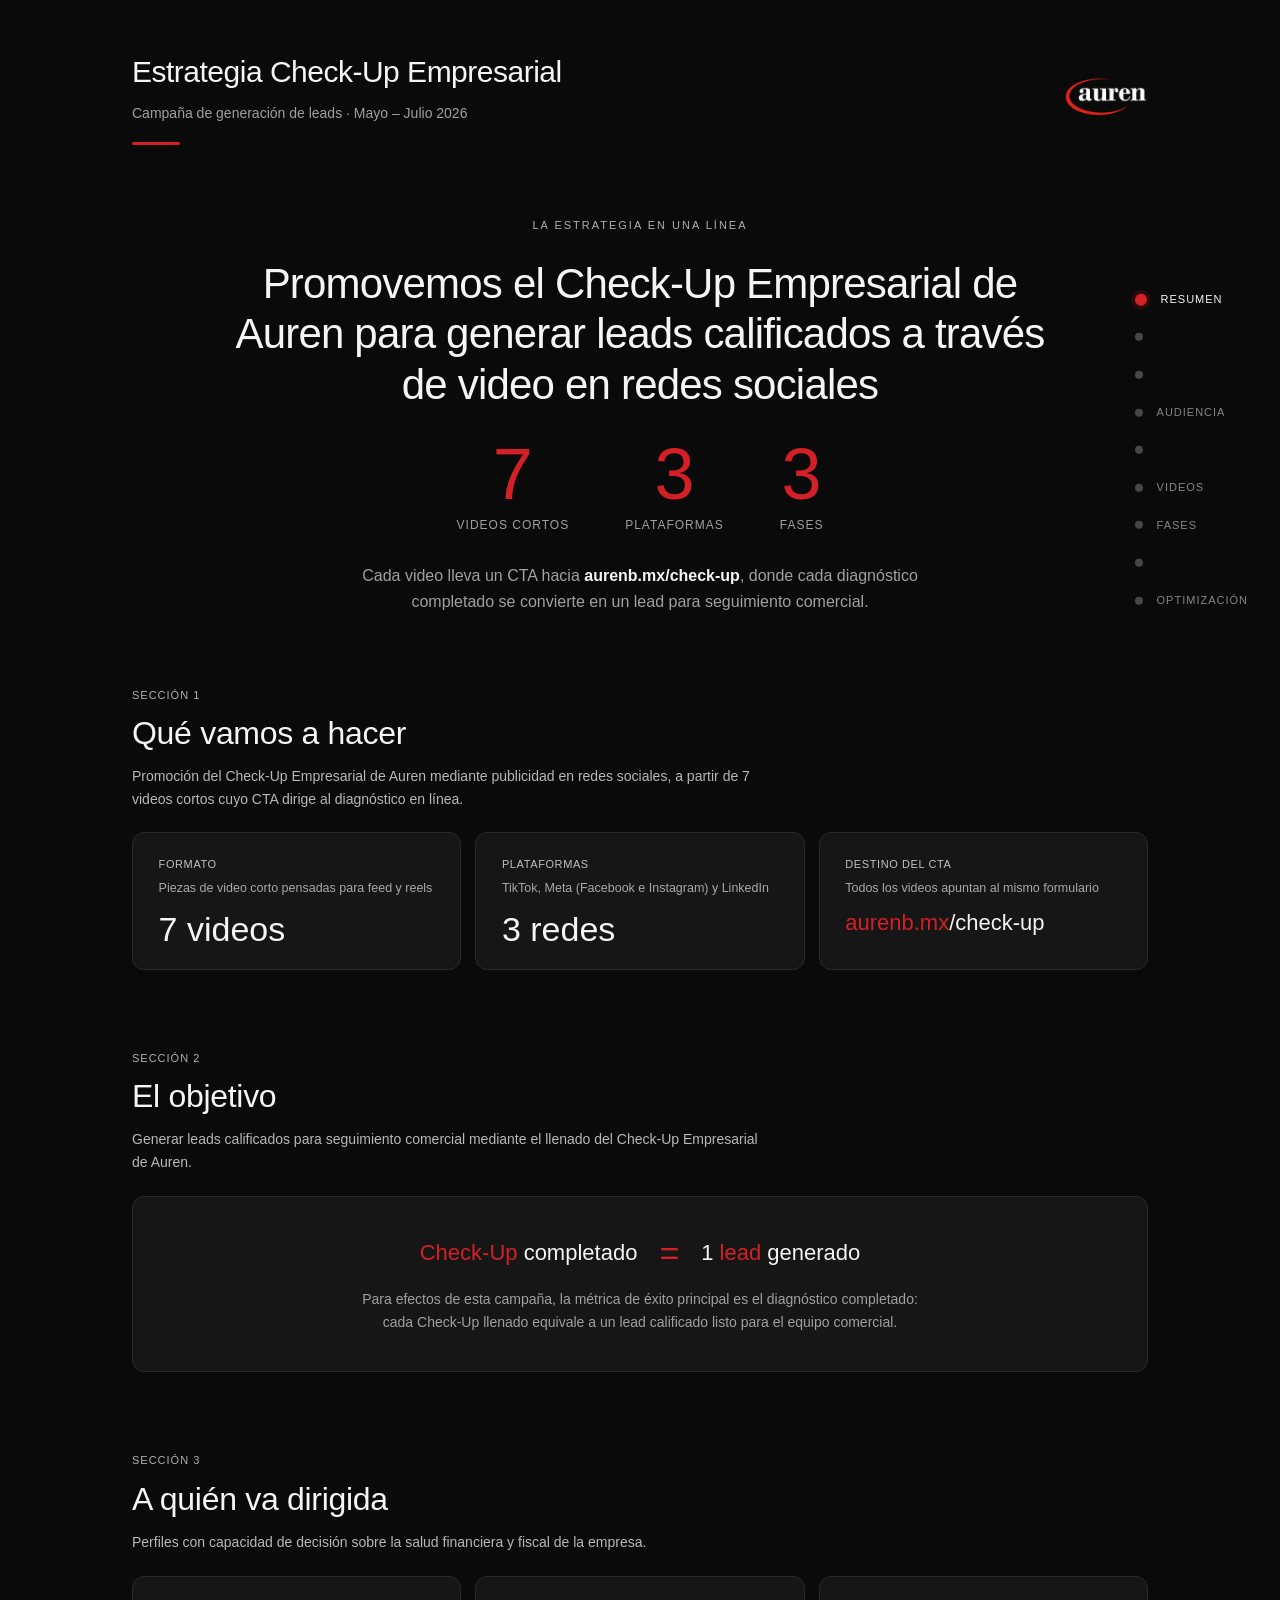
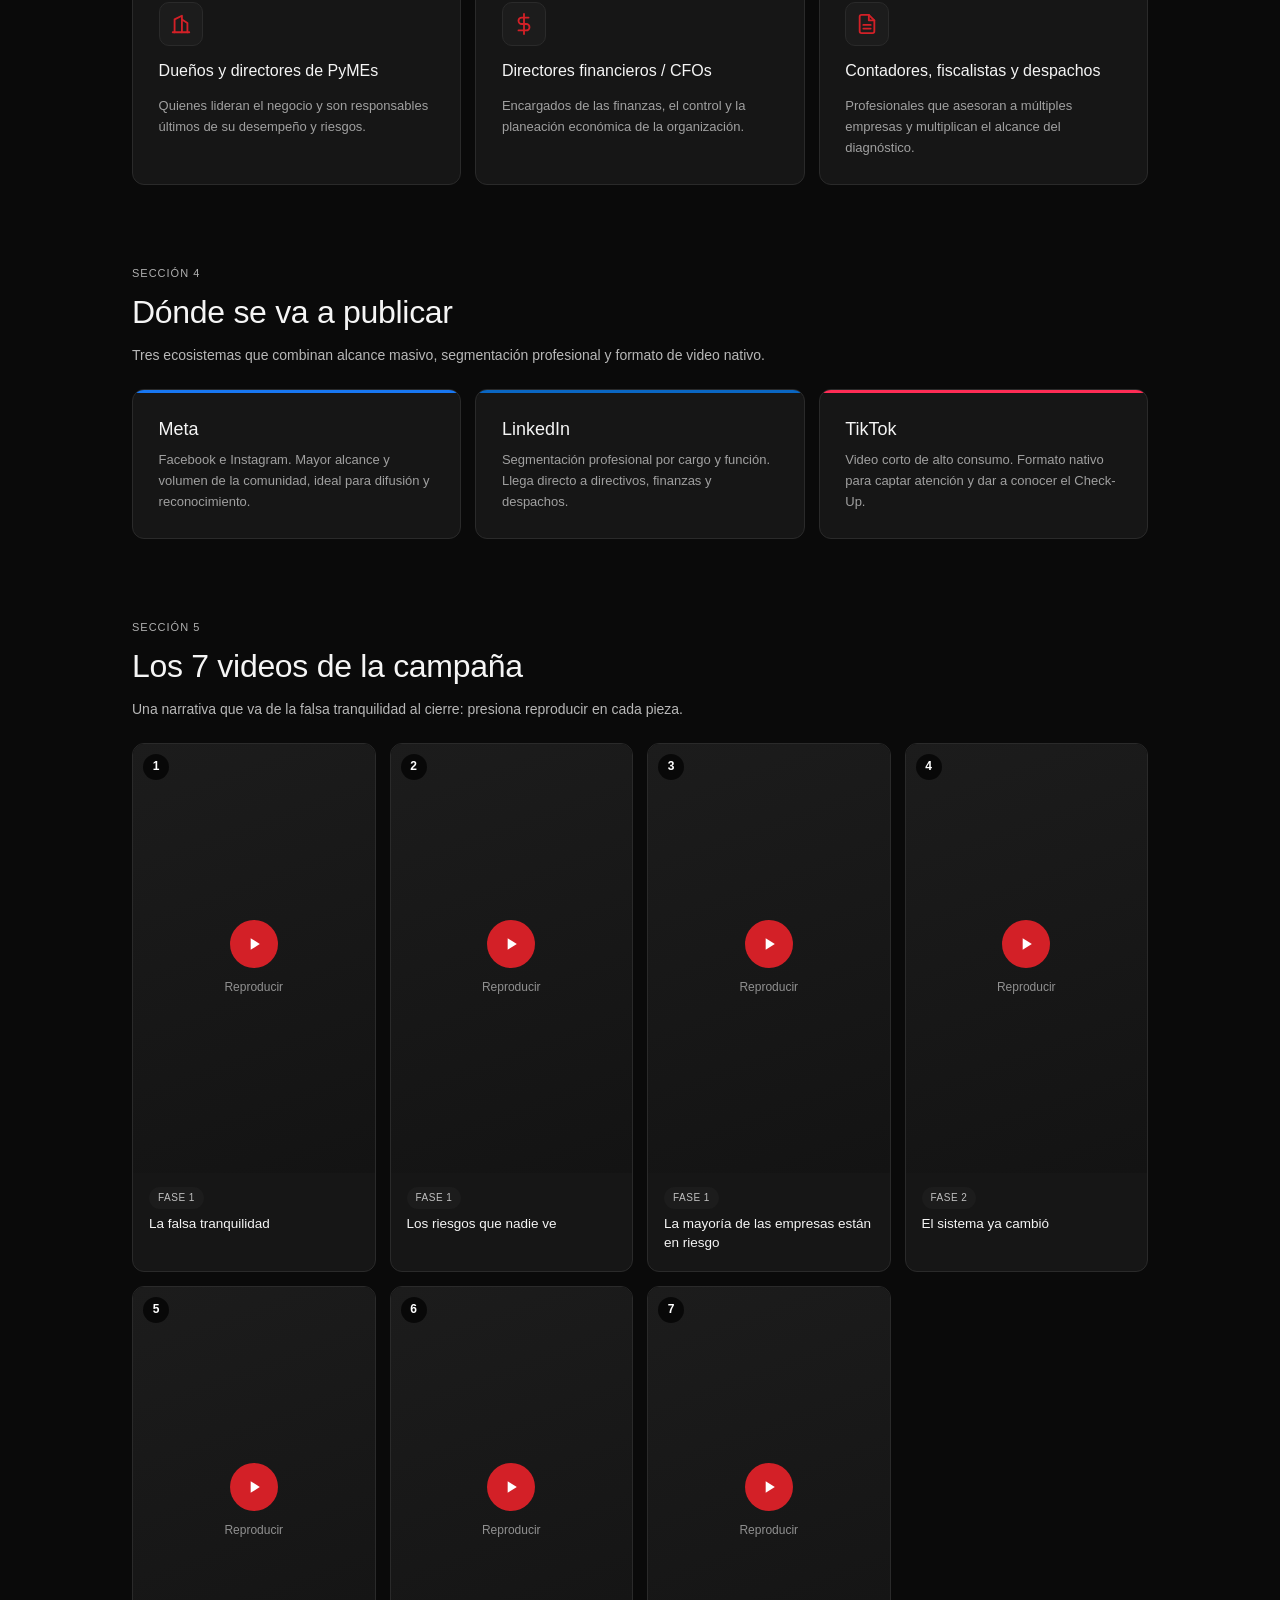
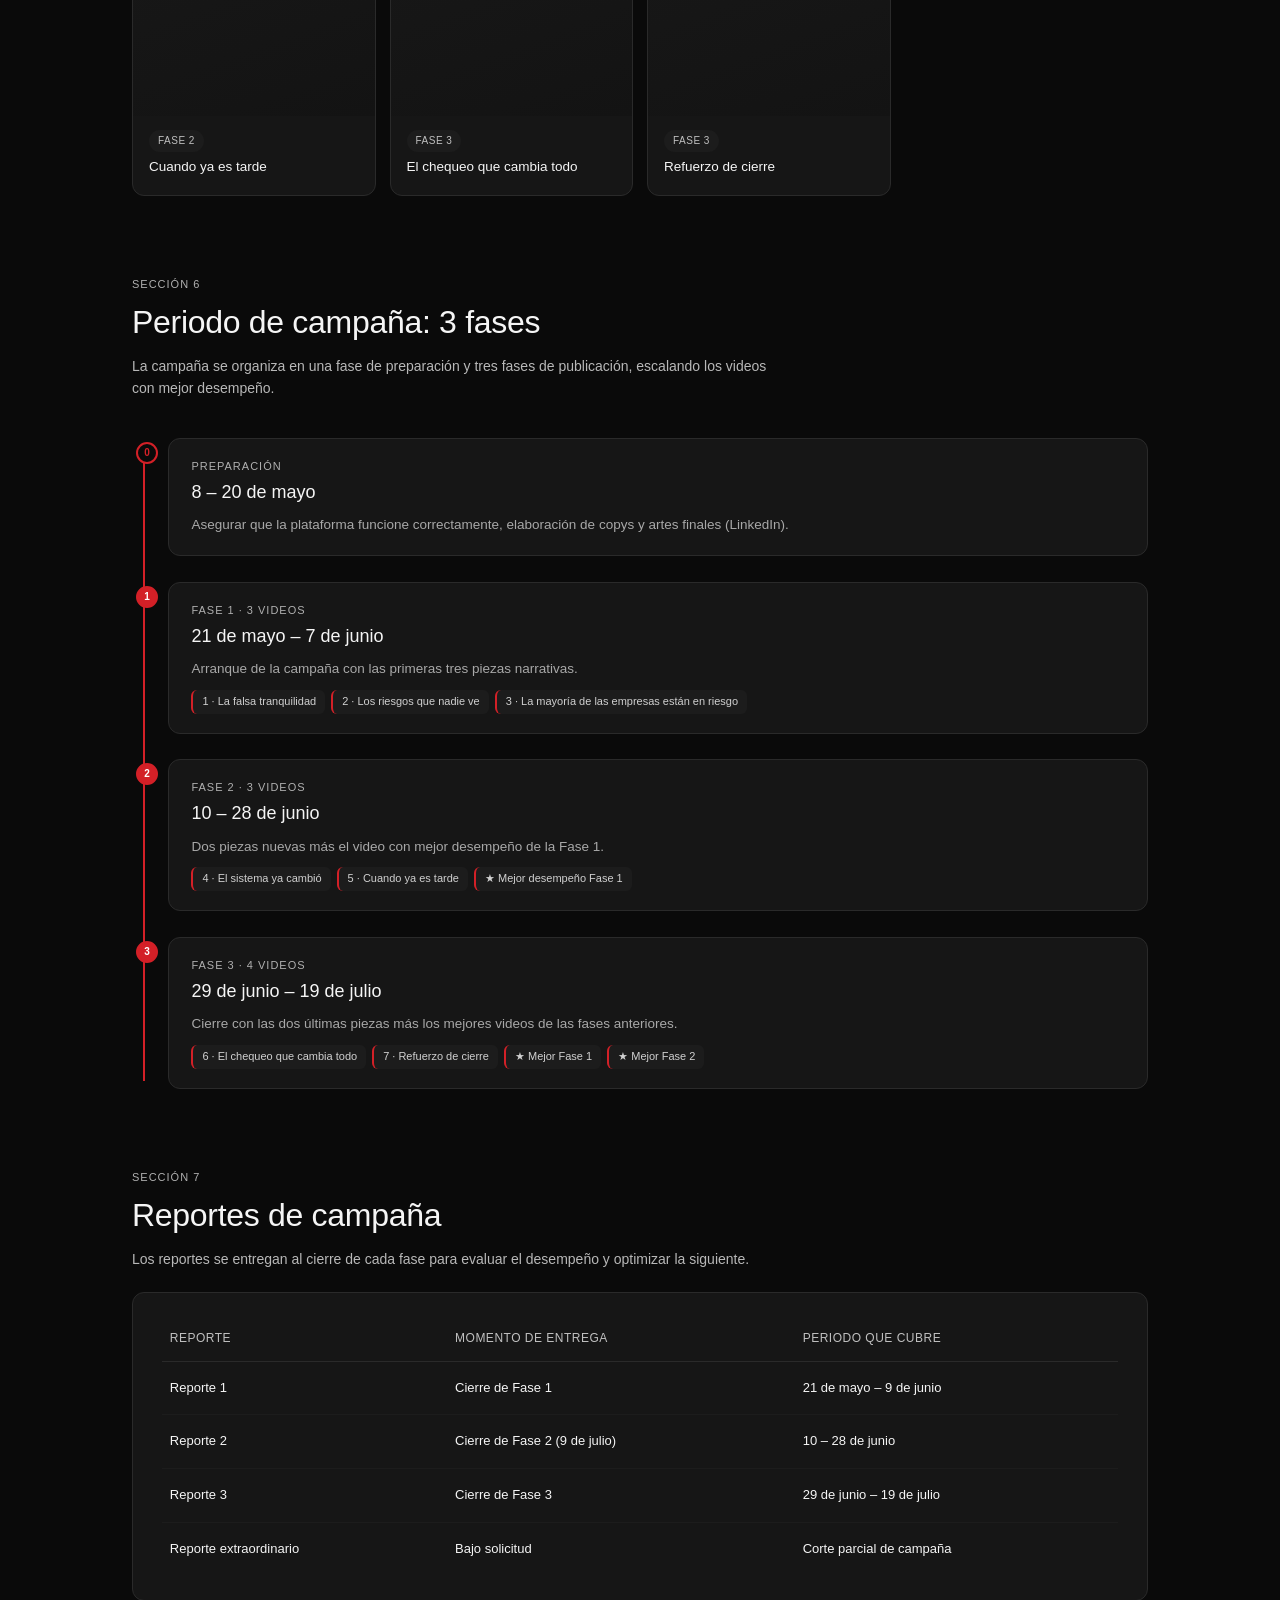
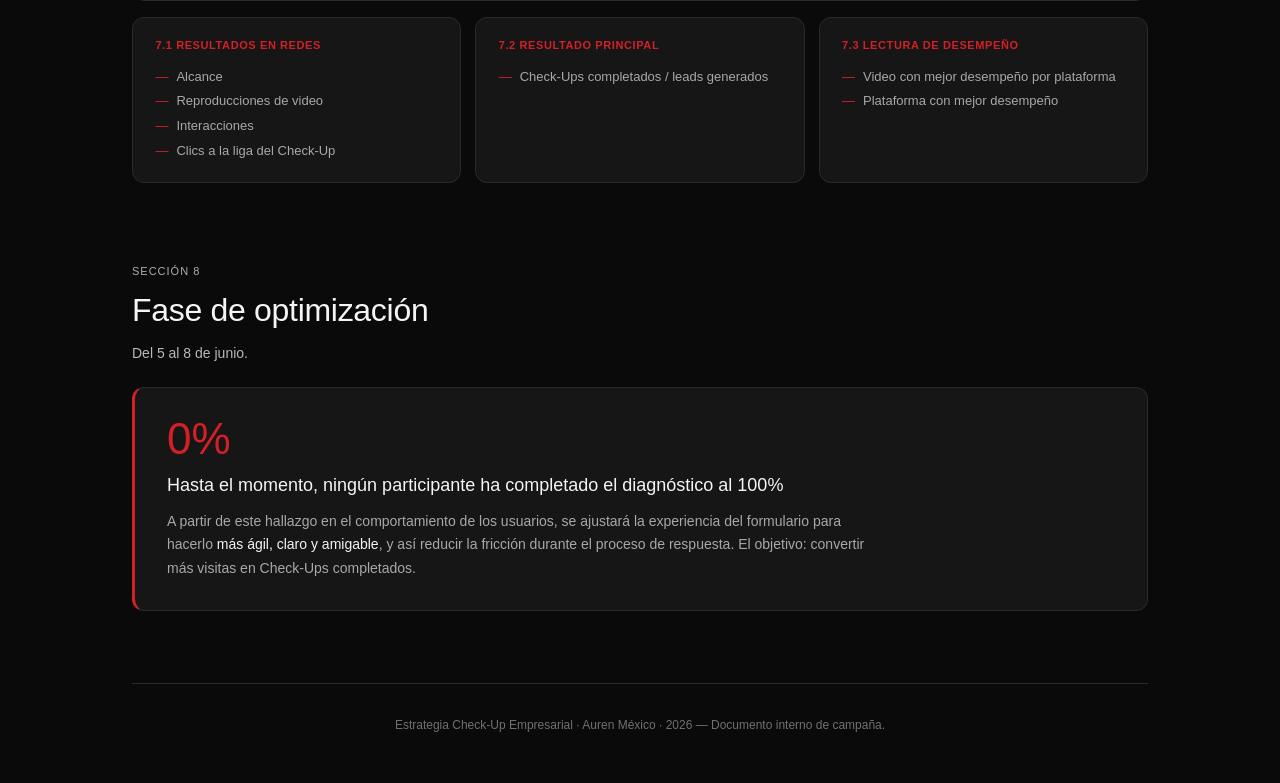
==== estrategia_check_up_auren_2026.html @ fe0fdbae "Estrategia Check-Up Auren: HTML scrollytelling + skill auren-scrollytelling - Sitio de scrollytellin" ====
<!DOCTYPE html>
<html lang="es">
<head>
<meta charset="UTF-8">
<meta name="viewport" content="width=device-width, initial-scale=1.0">
<title>Estrategia Check-Up Empresarial · Auren 2026</title>
<style>
  * { box-sizing: border-box; margin: 0; padding: 0; }
  html { scroll-behavior: smooth; }
  body {
    font-family: -apple-system, BlinkMacSystemFont, "Segoe UI", Roboto, "Helvetica Neue", Arial, sans-serif;
    color: #f5f5f5;
    background: #0a0a0a;
    line-height: 1.6;
    font-size: 16px;
    overflow-x: hidden;
  }
  .container { max-width: 1080px; margin: 0 auto; padding: 0 2rem; }

  /* Side nav */
  .side-nav {
    position: fixed;
    right: 32px;
    top: 50%;
    transform: translateY(-50%);
    display: flex;
    flex-direction: column;
    gap: 20px;
    z-index: 100;
  }
  .nav-dot { display: flex; align-items: center; gap: 14px; text-decoration: none; cursor: pointer; }
  .nav-dot-marker {
    width: 8px; height: 8px; border-radius: 50%;
    background: rgba(255,255,255,0.25);
    transition: all 0.3s ease; flex-shrink: 0;
  }
  .nav-dot:hover .nav-dot-marker { background: rgba(255,255,255,0.6); }
  .nav-dot.active .nav-dot-marker {
    background: #D32027; width: 12px; height: 12px;
    box-shadow: 0 0 0 4px rgba(211, 32, 39, 0.15);
  }
  .nav-dot-label {
    color: rgba(255,255,255,0.5); font-size: 11px;
    text-transform: uppercase; letter-spacing: 1px;
    opacity: 0; transform: translateX(-8px);
    transition: all 0.3s ease; white-space: nowrap; font-weight: 500;
  }
  .nav-dot.active .nav-dot-label,
  .nav-dot:hover .nav-dot-label { opacity: 1; transform: translateX(0); color: #f5f5f5; }

  /* Header */
  header.top { padding: 3rem 0 1.5rem; }
  .header-row { display: flex; align-items: center; justify-content: space-between; gap: 32px; }
  .header-text { flex: 1; }
  .logo { line-height: 0; flex-shrink: 0; }
  h1 { font-size: 30px; font-weight: 500; color: #f5f5f5; letter-spacing: -0.5px; margin-bottom: 6px; }
  .subtitle { font-size: 14px; color: #a0a0a0; }
  .brand-accent { width: 48px; height: 3px; background: #D32027; border-radius: 2px; margin-top: 18px; }

  /* Section base */
  section { padding: 2.5rem 0; display: flex; flex-direction: column; justify-content: center; }
  .section-num { font-size: 11px; color: #b0b0b0; text-transform: uppercase; letter-spacing: 1px; margin-bottom: 4px; }
  h2 { font-size: 32px; font-weight: 500; color: #f5f5f5; margin-bottom: 6px; letter-spacing: -0.3px; }
  .section-subtitle { font-size: 14px; color: #b8b8b8; margin-bottom: 1.4rem; max-width: 640px; }

  /* Hero */
  .hero-section { text-align: center; padding-top: 3rem; padding-bottom: 2rem; }
  .hero-eyebrow { font-size: 11px; color: #b0b0b0; text-transform: uppercase; letter-spacing: 2px; margin-bottom: 24px; }
  .hero-headline {
    font-size: 42px; font-weight: 500; color: #f5f5f5; line-height: 1.2;
    margin: 0 auto 28px; letter-spacing: -0.8px; max-width: 820px;
  }
  .hero-numbers { display: flex; justify-content: center; gap: 56px; flex-wrap: wrap; margin-bottom: 28px; }
  .hero-num-item { display: flex; flex-direction: column; align-items: center; gap: 6px; }
  .hero-highlight { color: #D32027; font-size: 72px; font-weight: 500; line-height: 1; font-variant-numeric: tabular-nums; }
  .hero-num-label { font-size: 12px; color: #a0a0a0; text-transform: uppercase; letter-spacing: 1px; }
  .hero-supporting { font-size: 16px; color: #a0a0a0; line-height: 1.6; max-width: 620px; margin: 0 auto; }

  /* KPI grid */
  .kpi-grid { display: grid; grid-template-columns: repeat(3, 1fr); gap: 14px; }
  .kpi { background: #161616; border: 1px solid #2a2a2a; border-radius: 12px; padding: 1.4rem 1.6rem; }
  .kpi-label { font-size: 11px; color: #c0c0c0; text-transform: uppercase; letter-spacing: 0.6px; margin-bottom: 6px; }
  .kpi-hint { font-size: 12.5px; color: #a8a8a8; margin-bottom: 14px; line-height: 1.5; }
  .kpi-value { font-size: 34px; font-weight: 500; color: #f5f5f5; line-height: 1; font-variant-numeric: tabular-nums; }
  .kpi-value.text { font-size: 22px; }
  .kpi-value .accent { color: #D32027; }

  /* Equation card (objetivo) */
  .equation-card {
    background: #161616; border: 1px solid #2a2a2a; border-radius: 12px;
    padding: 2.4rem 2rem; text-align: center;
  }
  .equation { display: flex; align-items: center; justify-content: center; gap: 22px; flex-wrap: wrap; margin-bottom: 18px; }
  .eq-term { font-size: 22px; font-weight: 500; color: #f5f5f5; }
  .eq-term .accent { color: #D32027; }
  .eq-op { font-size: 34px; font-weight: 500; color: #D32027; line-height: 1; }
  .equation-note { font-size: 14px; color: #a0a0a0; max-width: 560px; margin: 0 auto; }

  /* Segment cards (audiencia) */
  .segment-grid { display: grid; grid-template-columns: repeat(3, 1fr); gap: 14px; }
  .segment-card {
    background: #161616; border: 1px solid #2a2a2a; border-radius: 12px;
    padding: 1.6rem 1.6rem; display: flex; flex-direction: column; gap: 12px;
  }
  .segment-icon {
    width: 44px; height: 44px; border-radius: 10px; background: #1c1c1c;
    border: 1px solid #2a2a2a; display: flex; align-items: center; justify-content: center; color: #D32027;
  }
  .segment-title { font-size: 16px; font-weight: 500; color: #f5f5f5; }
  .segment-text { font-size: 13px; color: #a0a0a0; line-height: 1.6; }

  /* Channel cards */
  .channel-grid { display: grid; grid-template-columns: repeat(3, 1fr); gap: 14px; }
  .channel-card {
    background: #161616; border: 1px solid #2a2a2a; border-radius: 12px;
    padding: 1.6rem 1.6rem; position: relative; overflow: hidden;
  }
  .channel-bar { position: absolute; top: 0; left: 0; width: 100%; height: 3px; }
  .channel-name { font-size: 18px; font-weight: 500; color: #f5f5f5; margin-bottom: 6px; }
  .channel-detail { font-size: 13px; color: #a0a0a0; line-height: 1.6; }

  /* Video gallery (vertical 9:16) */
  .video-grid { display: grid; grid-template-columns: repeat(4, 1fr); gap: 14px; }
  .video-card {
    background: #161616; border: 1px solid #2a2a2a; border-radius: 12px; overflow: hidden;
    display: flex; flex-direction: column;
    opacity: 0; transform: translateY(20px); transition: opacity 0.5s ease, transform 0.5s ease;
  }
  .video-card.show { opacity: 1; transform: translateY(0); }
  .video-frame { position: relative; width: 100%; aspect-ratio: 9 / 16; background: #0d0d0d; }
  .video-frame iframe { position: absolute; inset: 0; width: 100%; height: 100%; border: 0; }
  .video-frame .video-placeholder {
    position: absolute; inset: 0; display: flex; flex-direction: column; align-items: center; justify-content: center;
    gap: 10px; cursor: pointer; color: #909090; font-size: 12px; text-align: center; padding: 1rem;
    background: linear-gradient(160deg, #1c1c1c 0%, #131313 100%);
  }
  .video-play {
    width: 48px; height: 48px; border-radius: 50%; background: #D32027;
    display: flex; align-items: center; justify-content: center; color: #fff;
  }
  .video-num {
    position: absolute; top: 10px; left: 10px; z-index: 2;
    width: 26px; height: 26px; border-radius: 50%; background: rgba(0,0,0,0.7);
    display: flex; align-items: center; justify-content: center;
    font-size: 12px; font-weight: 600; color: #fff;
  }
  .video-body { padding: 0.9rem 1rem 1.1rem; flex: 1; display: flex; flex-direction: column; gap: 6px; }
  .video-phase-tag {
    align-self: flex-start; font-size: 10px; font-weight: 500; padding: 3px 9px; border-radius: 12px;
    text-transform: uppercase; letter-spacing: 0.5px; background: #1c1c1c; color: #c0c0c0;
  }
  .video-title { font-size: 13.5px; font-weight: 500; color: #f5f5f5; line-height: 1.4; }

  /* Timeline (fases) */
  .timeline { position: relative; margin-top: 1rem; padding-left: 36px; }
  .timeline-line {
    position: absolute; left: 11px; top: 8px; bottom: 8px; width: 2px; background: #2a2a2a; overflow: hidden;
  }
  .timeline-line-fill { position: absolute; top: 0; left: 0; width: 100%; height: 0; background: #D32027; transition: height 1.4s cubic-bezier(0.4,0,0.2,1); }
  .timeline-item { position: relative; padding-bottom: 1.6rem; opacity: 0; transform: translateX(12px); transition: all 0.5s ease; }
  .timeline-item:last-child { padding-bottom: 0; }
  .timeline-item.show { opacity: 1; transform: translateX(0); }
  .timeline-node {
    position: absolute; left: -32px; top: 4px; width: 22px; height: 22px; border-radius: 50%;
    background: #0a0a0a; border: 2px solid #2a2a2a; display: flex; align-items: center; justify-content: center;
    font-size: 10px; font-weight: 600; color: #a0a0a0; transition: all 0.4s ease;
  }
  .timeline-item.show .timeline-node { border-color: #D32027; color: #fff; background: #D32027; }
  .timeline-item.prep.show .timeline-node { background: #0a0a0a; color: #D32027; border-color: #D32027; }
  .timeline-card { background: #161616; border: 1px solid #2a2a2a; border-radius: 12px; padding: 1.2rem 1.4rem; }
  .timeline-phase { font-size: 11px; color: #b0b0b0; text-transform: uppercase; letter-spacing: 1px; margin-bottom: 2px; }
  .timeline-dates { font-size: 18px; font-weight: 500; color: #f5f5f5; margin-bottom: 8px; }
  .timeline-actions { font-size: 13.5px; color: #a8a8a8; line-height: 1.6; }
  .timeline-videos { display: flex; flex-wrap: wrap; gap: 6px; margin-top: 10px; }
  .timeline-vchip {
    font-size: 11px; padding: 3px 9px; border-radius: 6px; background: #1c1c1c;
    border-left: 2px solid #D32027; color: #d0d0d0;
  }

  /* Table */
  .table-card { background: #161616; border: 1px solid #2a2a2a; border-radius: 12px; padding: 1.5rem 1.8rem; }
  table { width: 100%; border-collapse: collapse; font-size: 13px; }
  thead tr { border-bottom: 1px solid #2a2a2a; }
  th { text-align: left; padding: 12px 8px; color: #c0c0c0; font-weight: 500; font-size: 12px; text-transform: uppercase; letter-spacing: 0.5px; }
  td { padding: 16px 8px; color: #f5f5f5; vertical-align: top; }
  td.label { color: #f5f5f5; font-weight: 500; }
  tbody tr { border-bottom: 1px solid #1c1c1c; }
  tbody tr:last-child { border-bottom: none; }
  .report-includes { display: grid; grid-template-columns: repeat(3, 1fr); gap: 14px; margin-top: 16px; }
  .ri-card { background: #161616; border: 1px solid #2a2a2a; border-radius: 12px; padding: 1.2rem 1.4rem; }
  .ri-label { font-size: 11px; color: #D32027; text-transform: uppercase; letter-spacing: 0.6px; margin-bottom: 10px; font-weight: 600; }
  .ri-list { list-style: none; font-size: 13px; color: #a8a8a8; line-height: 1.9; }
  .ri-list li::before { content: "—"; color: #D32027; margin-right: 8px; }

  /* Insight (optimización) */
  .insight-card {
    background: #161616; border: 1px solid #2a2a2a; border-radius: 12px; padding: 1.8rem 2rem;
    border-left: 3px solid #D32027;
  }
  .insight-stat { font-size: 44px; font-weight: 500; color: #D32027; line-height: 1; margin-bottom: 10px; font-variant-numeric: tabular-nums; }
  .insight-title { font-size: 18px; font-weight: 500; margin-bottom: 10px; color: #f5f5f5; }
  .insight-text { font-size: 14px; color: #a8a8a8; line-height: 1.7; max-width: 720px; }
  .insight-text .accent { color: #f5f5f5; font-weight: 500; }

  footer { border-top: 1px solid #2a2a2a; padding: 2rem 0 3rem; margin-top: 2rem; font-size: 12px; color: #707070; text-align: center; }

  @media (max-width: 860px) {
    .side-nav { display: none; }
    .container { padding: 0 1.25rem; }
    section { padding: 2.5rem 0; }
    .hero-headline { font-size: 26px; }
    .hero-highlight { font-size: 48px; }
    .hero-numbers { gap: 32px; }
    h1 { font-size: 24px; }
    h2 { font-size: 24px; }
    .header-row { flex-direction: column; align-items: flex-start; gap: 16px; }
    .kpi-grid, .segment-grid, .channel-grid, .report-includes { grid-template-columns: 1fr; }
    .video-grid { grid-template-columns: repeat(2, 1fr); }
  }
  @media (max-width: 520px) {
    .video-grid { grid-template-columns: 1fr; }
  }
</style>
</head>
<body>

<nav class="side-nav" aria-label="Navegación de la estrategia">
  <a href="#hero" class="nav-dot" data-target="hero"><span class="nav-dot-marker"></span><span class="nav-dot-label">Resumen</span></a>
  <a href="#que" class="nav-dot" data-target="que"><span class="nav-dot-marker"></span><span class="nav-dot-label">Qué</span></a>
  <a href="#objetivo" class="nav-dot" data-target="objetivo"><span class="nav-dot-marker"></span><span class="nav-dot-label">Objetivo</span></a>
  <a href="#audiencia" class="nav-dot" data-target="audiencia"><span class="nav-dot-marker"></span><span class="nav-dot-label">Audiencia</span></a>
  <a href="#canales" class="nav-dot" data-target="canales"><span class="nav-dot-marker"></span><span class="nav-dot-label">Canales</span></a>
  <a href="#videos" class="nav-dot" data-target="videos"><span class="nav-dot-marker"></span><span class="nav-dot-label">Videos</span></a>
  <a href="#fases" class="nav-dot" data-target="fases"><span class="nav-dot-marker"></span><span class="nav-dot-label">Fases</span></a>
  <a href="#reportes" class="nav-dot" data-target="reportes"><span class="nav-dot-marker"></span><span class="nav-dot-label">Reportes</span></a>
  <a href="#optimizacion" class="nav-dot" data-target="optimizacion"><span class="nav-dot-marker"></span><span class="nav-dot-label">Optimización</span></a>
</nav>

<div class="container">

  <header class="top">
    <div class="header-row">
      <div class="header-text">
        <h1>Estrategia Check-Up Empresarial</h1>
        <p class="subtitle">Campaña de generación de leads · Mayo – Julio 2026</p>
        <div class="brand-accent"></div>
      </div>
      <div class="logo">
        <img src="[data-uri]" alt="Auren" style="height: 84px; width: auto; display: block;">
      </div>
    </div>
  </header>

  <section id="hero" class="hero-section">
    <p class="hero-eyebrow">La estrategia en una línea</p>
    <p class="hero-headline">Promovemos el Check-Up Empresarial de Auren para generar leads calificados a través de video en redes sociales</p>
    <div class="hero-numbers">
      <div class="hero-num-item"><span class="hero-highlight" data-counter="7">0</span><span class="hero-num-label">Videos cortos</span></div>
      <div class="hero-num-item"><span class="hero-highlight" data-counter="3">0</span><span class="hero-num-label">Plataformas</span></div>
      <div class="hero-num-item"><span class="hero-highlight" data-counter="3">0</span><span class="hero-num-label">Fases</span></div>
    </div>
    <p class="hero-supporting">Cada video lleva un CTA hacia <strong style="color:#f5f5f5;">aurenb.mx/check-up</strong>, donde cada diagnóstico completado se convierte en un lead para seguimiento comercial.</p>
  </section>

  <section id="que">
    <p class="section-num">Sección 1</p>
    <h2>Qué vamos a hacer</h2>
    <p class="section-subtitle">Promoción del Check-Up Empresarial de Auren mediante publicidad en redes sociales, a partir de 7 videos cortos cuyo CTA dirige al diagnóstico en línea.</p>
    <div class="kpi-grid">
      <div class="kpi">
        <div class="kpi-label">Formato</div>
        <div class="kpi-hint">Piezas de video corto pensadas para feed y reels</div>
        <div class="kpi-value"><span data-counter="7">0</span> videos</div>
      </div>
      <div class="kpi">
        <div class="kpi-label">Plataformas</div>
        <div class="kpi-hint">TikTok, Meta (Facebook e Instagram) y LinkedIn</div>
        <div class="kpi-value"><span data-counter="3">0</span> redes</div>
      </div>
      <div class="kpi">
        <div class="kpi-label">Destino del CTA</div>
        <div class="kpi-hint">Todos los videos apuntan al mismo formulario</div>
        <div class="kpi-value text"><span class="accent">aurenb.mx</span>/check-up</div>
      </div>
    </div>
  </section>

  <section id="objetivo">
    <p class="section-num">Sección 2</p>
    <h2>El objetivo</h2>
    <p class="section-subtitle">Generar leads calificados para seguimiento comercial mediante el llenado del Check-Up Empresarial de Auren.</p>
    <div class="equation-card">
      <div class="equation">
        <span class="eq-term"><span class="accent">Check-Up</span> completado</span>
        <span class="eq-op">=</span>
        <span class="eq-term">1 <span class="accent">lead</span> generado</span>
      </div>
      <p class="equation-note">Para efectos de esta campaña, la métrica de éxito principal es el diagnóstico completado: cada Check-Up llenado equivale a un lead calificado listo para el equipo comercial.</p>
    </div>
  </section>

  <section id="audiencia">
    <p class="section-num">Sección 3</p>
    <h2>A quién va dirigida</h2>
    <p class="section-subtitle">Perfiles con capacidad de decisión sobre la salud financiera y fiscal de la empresa.</p>
    <div class="segment-grid">
      <div class="segment-card">
        <div class="segment-icon">
          <svg width="22" height="22" viewBox="0 0 24 24" fill="none" stroke="currentColor" stroke-width="2" stroke-linecap="round" stroke-linejoin="round"><path d="M3 21h18"/><path d="M5 21V7l8-4v18"/><path d="M19 21V11l-6-4"/></svg>
        </div>
        <p class="segment-title">Dueños y directores de PyMEs</p>
        <p class="segment-text">Quienes lideran el negocio y son responsables últimos de su desempeño y riesgos.</p>
      </div>
      <div class="segment-card">
        <div class="segment-icon">
          <svg width="22" height="22" viewBox="0 0 24 24" fill="none" stroke="currentColor" stroke-width="2" stroke-linecap="round" stroke-linejoin="round"><line x1="12" y1="1" x2="12" y2="23"/><path d="M17 5H9.5a3.5 3.5 0 0 0 0 7h5a3.5 3.5 0 0 1 0 7H6"/></svg>
        </div>
        <p class="segment-title">Directores financieros / CFOs</p>
        <p class="segment-text">Encargados de las finanzas, el control y la planeación económica de la organización.</p>
      </div>
      <div class="segment-card">
        <div class="segment-icon">
          <svg width="22" height="22" viewBox="0 0 24 24" fill="none" stroke="currentColor" stroke-width="2" stroke-linecap="round" stroke-linejoin="round"><path d="M14 2H6a2 2 0 0 0-2 2v16a2 2 0 0 0 2 2h12a2 2 0 0 0 2-2V8z"/><polyline points="14 2 14 8 20 8"/><line x1="16" y1="13" x2="8" y2="13"/><line x1="16" y1="17" x2="8" y2="17"/></svg>
        </div>
        <p class="segment-title">Contadores, fiscalistas y despachos</p>
        <p class="segment-text">Profesionales que asesoran a múltiples empresas y multiplican el alcance del diagnóstico.</p>
      </div>
    </div>
  </section>

  <section id="canales">
    <p class="section-num">Sección 4</p>
    <h2>Dónde se va a publicar</h2>
    <p class="section-subtitle">Tres ecosistemas que combinan alcance masivo, segmentación profesional y formato de video nativo.</p>
    <div class="channel-grid">
      <div class="channel-card">
        <div class="channel-bar" style="background:#1877F2;"></div>
        <p class="channel-name">Meta</p>
        <p class="channel-detail">Facebook e Instagram. Mayor alcance y volumen de la comunidad, ideal para difusión y reconocimiento.</p>
      </div>
      <div class="channel-card">
        <div class="channel-bar" style="background:#0A66C2;"></div>
        <p class="channel-name">LinkedIn</p>
        <p class="channel-detail">Segmentación profesional por cargo y función. Llega directo a directivos, finanzas y despachos.</p>
      </div>
      <div class="channel-card">
        <div class="channel-bar" style="background:#FE2C55;"></div>
        <p class="channel-name">TikTok</p>
        <p class="channel-detail">Video corto de alto consumo. Formato nativo para captar atención y dar a conocer el Check-Up.</p>
      </div>
    </div>
  </section>

  <section id="videos">
    <p class="section-num">Sección 5</p>
    <h2>Los 7 videos de la campaña</h2>
    <p class="section-subtitle">Una narrativa que va de la falsa tranquilidad al cierre: presiona reproducir en cada pieza.</p>
    <div class="video-grid" id="video-grid"></div>
  </section>

  <section id="fases">
    <p class="section-num">Sección 6</p>
    <h2>Periodo de campaña: 3 fases</h2>
    <p class="section-subtitle">La campaña se organiza en una fase de preparación y tres fases de publicación, escalando los videos con mejor desempeño.</p>
    <div class="timeline" id="timeline">
      <div class="timeline-line"><div class="timeline-line-fill" id="timeline-fill"></div></div>

      <div class="timeline-item prep">
        <div class="timeline-node">0</div>
        <div class="timeline-card">
          <p class="timeline-phase">Preparación</p>
          <p class="timeline-dates">8 – 20 de mayo</p>
          <p class="timeline-actions">Asegurar que la plataforma funcione correctamente, elaboración de copys y artes finales (LinkedIn).</p>
        </div>
      </div>

      <div class="timeline-item">
        <div class="timeline-node">1</div>
        <div class="timeline-card">
          <p class="timeline-phase">Fase 1 · 3 videos</p>
          <p class="timeline-dates">21 de mayo – 7 de junio</p>
          <p class="timeline-actions">Arranque de la campaña con las primeras tres piezas narrativas.</p>
          <div class="timeline-videos">
            <span class="timeline-vchip">1 · La falsa tranquilidad</span>
            <span class="timeline-vchip">2 · Los riesgos que nadie ve</span>
            <span class="timeline-vchip">3 · La mayoría de las empresas están en riesgo</span>
          </div>
        </div>
      </div>

      <div class="timeline-item">
        <div class="timeline-node">2</div>
        <div class="timeline-card">
          <p class="timeline-phase">Fase 2 · 3 videos</p>
          <p class="timeline-dates">10 – 28 de junio</p>
          <p class="timeline-actions">Dos piezas nuevas más el video con mejor desempeño de la Fase 1.</p>
          <div class="timeline-videos">
            <span class="timeline-vchip">4 · El sistema ya cambió</span>
            <span class="timeline-vchip">5 · Cuando ya es tarde</span>
            <span class="timeline-vchip">★ Mejor desempeño Fase 1</span>
          </div>
        </div>
      </div>

      <div class="timeline-item">
        <div class="timeline-node">3</div>
        <div class="timeline-card">
          <p class="timeline-phase">Fase 3 · 4 videos</p>
          <p class="timeline-dates">29 de junio – 19 de julio</p>
          <p class="timeline-actions">Cierre con las dos últimas piezas más los mejores videos de las fases anteriores.</p>
          <div class="timeline-videos">
            <span class="timeline-vchip">6 · El chequeo que cambia todo</span>
            <span class="timeline-vchip">7 · Refuerzo de cierre</span>
            <span class="timeline-vchip">★ Mejor Fase 1</span>
            <span class="timeline-vchip">★ Mejor Fase 2</span>
          </div>
        </div>
      </div>
    </div>
  </section>

  <section id="reportes">
    <p class="section-num">Sección 7</p>
    <h2>Reportes de campaña</h2>
    <p class="section-subtitle">Los reportes se entregan al cierre de cada fase para evaluar el desempeño y optimizar la siguiente.</p>
    <div class="table-card">
      <table aria-label="Calendario de reportes">
        <thead>
          <tr>
            <th>Reporte</th>
            <th>Momento de entrega</th>
            <th>Periodo que cubre</th>
          </tr>
        </thead>
        <tbody>
          <tr><td class="label">Reporte 1</td><td>Cierre de Fase 1</td><td>21 de mayo – 9 de junio</td></tr>
          <tr><td class="label">Reporte 2</td><td>Cierre de Fase 2 (9 de julio)</td><td>10 – 28 de junio</td></tr>
          <tr><td class="label">Reporte 3</td><td>Cierre de Fase 3</td><td>29 de junio – 19 de julio</td></tr>
          <tr><td class="label">Reporte extraordinario</td><td>Bajo solicitud</td><td>Corte parcial de campaña</td></tr>
        </tbody>
      </table>
    </div>
    <div class="report-includes">
      <div class="ri-card">
        <p class="ri-label">7.1 Resultados en redes</p>
        <ul class="ri-list">
          <li>Alcance</li>
          <li>Reproducciones de video</li>
          <li>Interacciones</li>
          <li>Clics a la liga del Check-Up</li>
        </ul>
      </div>
      <div class="ri-card">
        <p class="ri-label">7.2 Resultado principal</p>
        <ul class="ri-list">
          <li>Check-Ups completados / leads generados</li>
        </ul>
      </div>
      <div class="ri-card">
        <p class="ri-label">7.3 Lectura de desempeño</p>
        <ul class="ri-list">
          <li>Video con mejor desempeño por plataforma</li>
          <li>Plataforma con mejor desempeño</li>
        </ul>
      </div>
    </div>
  </section>

  <section id="optimizacion">
    <p class="section-num">Sección 8</p>
    <h2>Fase de optimización</h2>
    <p class="section-subtitle">Del 5 al 8 de junio.</p>
    <div class="insight-card">
      <div class="insight-stat">0%</div>
      <p class="insight-title">Hasta el momento, ningún participante ha completado el diagnóstico al 100%</p>
      <p class="insight-text">A partir de este hallazgo en el comportamiento de los usuarios, se ajustará la experiencia del formulario para hacerlo <span class="accent">más ágil, claro y amigable</span>, y así reducir la fricción durante el proceso de respuesta. El objetivo: convertir más visitas en Check-Ups completados.</p>
    </div>
  </section>

  <footer>
    Estrategia Check-Up Empresarial · Auren México · 2026 — Documento interno de campaña.
  </footer>

</div>

<script>
  // ---- Datos de videos (Google Drive) ----
  const videos = [
    { n: 1, title: "La falsa tranquilidad",                         phase: "Fase 1", id: "1tSYxYMYojSUEIfv5OT-YRh2BrQNqYgAB" },
    { n: 2, title: "Los riesgos que nadie ve",                      phase: "Fase 1", id: "1gepLyJPyU1zINPc1OdVOcbC2OPPNm1RM" },
    { n: 3, title: "La mayoría de las empresas están en riesgo",    phase: "Fase 1", id: "1N_A1nam3cZldFR7nzmYu5aKoVnJNmTaI" },
    { n: 4, title: "El sistema ya cambió",                          phase: "Fase 2", id: "1VmrqyMh7XL-jzfrJDpegtyJp0Fd2l-3-" },
    { n: 5, title: "Cuando ya es tarde",                            phase: "Fase 2", id: "1N8UFmHIA7q_7eT-ckRjmzi5HTqjvHeHr" },
    { n: 6, title: "El chequeo que cambia todo",                    phase: "Fase 3", id: "1ynDhUoH5TdnSafmTeUXQ6nezjH-p0f95" },
    { n: 7, title: "Refuerzo de cierre",                            phase: "Fase 3", id: "1Xx5KVPv-sFAUe993SjvF_Jwg4jVtTxkk" }
  ];

  function buildVideos() {
    const grid = document.getElementById('video-grid');
    videos.forEach(v => {
      const card = document.createElement('div');
      card.className = 'video-card';
      card.innerHTML = `
        <div class="video-frame" data-id="${v.id}">
          <span class="video-num">${v.n}</span>
          <div class="video-placeholder" role="button" tabindex="0" aria-label="Reproducir ${v.title}">
            <span class="video-play">
              <svg width="20" height="20" viewBox="0 0 24 24" fill="currentColor"><path d="M8 5v14l11-7z"/></svg>
            </span>
            <span>Reproducir</span>
          </div>
        </div>
        <div class="video-body">
          <span class="video-phase-tag">${v.phase}</span>
          <span class="video-title">${v.title}</span>
        </div>`;
      const ph = card.querySelector('.video-placeholder');
      const frame = card.querySelector('.video-frame');
      const load = () => {
        const iframe = document.createElement('iframe');
        iframe.src = `https://drive.google.com/file/d/${v.id}/preview`;
        iframe.allow = 'autoplay; fullscreen';
        iframe.allowFullscreen = true;
        frame.appendChild(iframe);
        ph.remove();
      };
      ph.addEventListener('click', load);
      ph.addEventListener('keydown', e => { if (e.key === 'Enter' || e.key === ' ') { e.preventDefault(); load(); } });
      grid.appendChild(card);
    });
  }
  buildVideos();

  // ---- Counter animation ----
  function animateCounter(el) {
    if (el.dataset.animated) return;
    el.dataset.animated = 'true';
    const target = parseFloat(el.dataset.counter);
    const decimals = parseInt(el.dataset.decimals || 0);
    const suffix = el.dataset.suffix || '';
    const duration = 1400;
    const startTime = performance.now();
    function frame(now) {
      const progress = Math.min((now - startTime) / duration, 1);
      const eased = 1 - Math.pow(1 - progress, 3);
      el.textContent = (target * eased).toLocaleString('es-MX', {
        maximumFractionDigits: decimals, minimumFractionDigits: decimals
      }) + suffix;
      if (progress < 1) requestAnimationFrame(frame);
    }
    requestAnimationFrame(frame);
  }

  // ---- Timeline reveal ----
  function revealTimeline() {
    const items = document.querySelectorAll('.timeline-item');
    const fill = document.getElementById('timeline-fill');
    if (fill && !fill.dataset.animated) { fill.dataset.animated = 'true'; setTimeout(() => fill.style.height = '100%', 100); }
    items.forEach((item, idx) => {
      if (item.dataset.shown) return;
      item.dataset.shown = 'true';
      setTimeout(() => item.classList.add('show'), idx * 220);
    });
  }

  // ---- Video cards reveal ----
  function revealVideos() {
    document.querySelectorAll('.video-card').forEach((card, idx) => {
      if (card.dataset.shown) return;
      card.dataset.shown = 'true';
      setTimeout(() => card.classList.add('show'), idx * 90);
    });
  }

  // ---- Observers ----
  if ('IntersectionObserver' in window) {
    const observer = new IntersectionObserver(entries => {
      entries.forEach(entry => {
        if (entry.isIntersecting) {
          const el = entry.target;
          if (el.dataset.counter) animateCounter(el);
          if (el.id === 'timeline') revealTimeline();
          if (el.id === 'video-grid') revealVideos();
        }
      });
    }, { threshold: 0.25 });

    document.querySelectorAll('[data-counter]').forEach(el => observer.observe(el));
    const tl = document.getElementById('timeline'); if (tl) observer.observe(tl);
    const vg = document.getElementById('video-grid'); if (vg) observer.observe(vg);
  } else {
    document.querySelectorAll('[data-counter]').forEach(animateCounter);
    revealTimeline(); revealVideos();
  }

  // ---- Side nav active state ----
  const navDots = document.querySelectorAll('.nav-dot');
  const navObserver = new IntersectionObserver(entries => {
    entries.forEach(entry => {
      if (entry.isIntersecting) {
        const id = entry.target.id;
        navDots.forEach(dot => dot.classList.toggle('active', dot.dataset.target === id));
      }
    });
  }, { rootMargin: '-40% 0px -40% 0px' });
  document.querySelectorAll('section[id]').forEach(s => navObserver.observe(s));
</script>

</body>
</html>
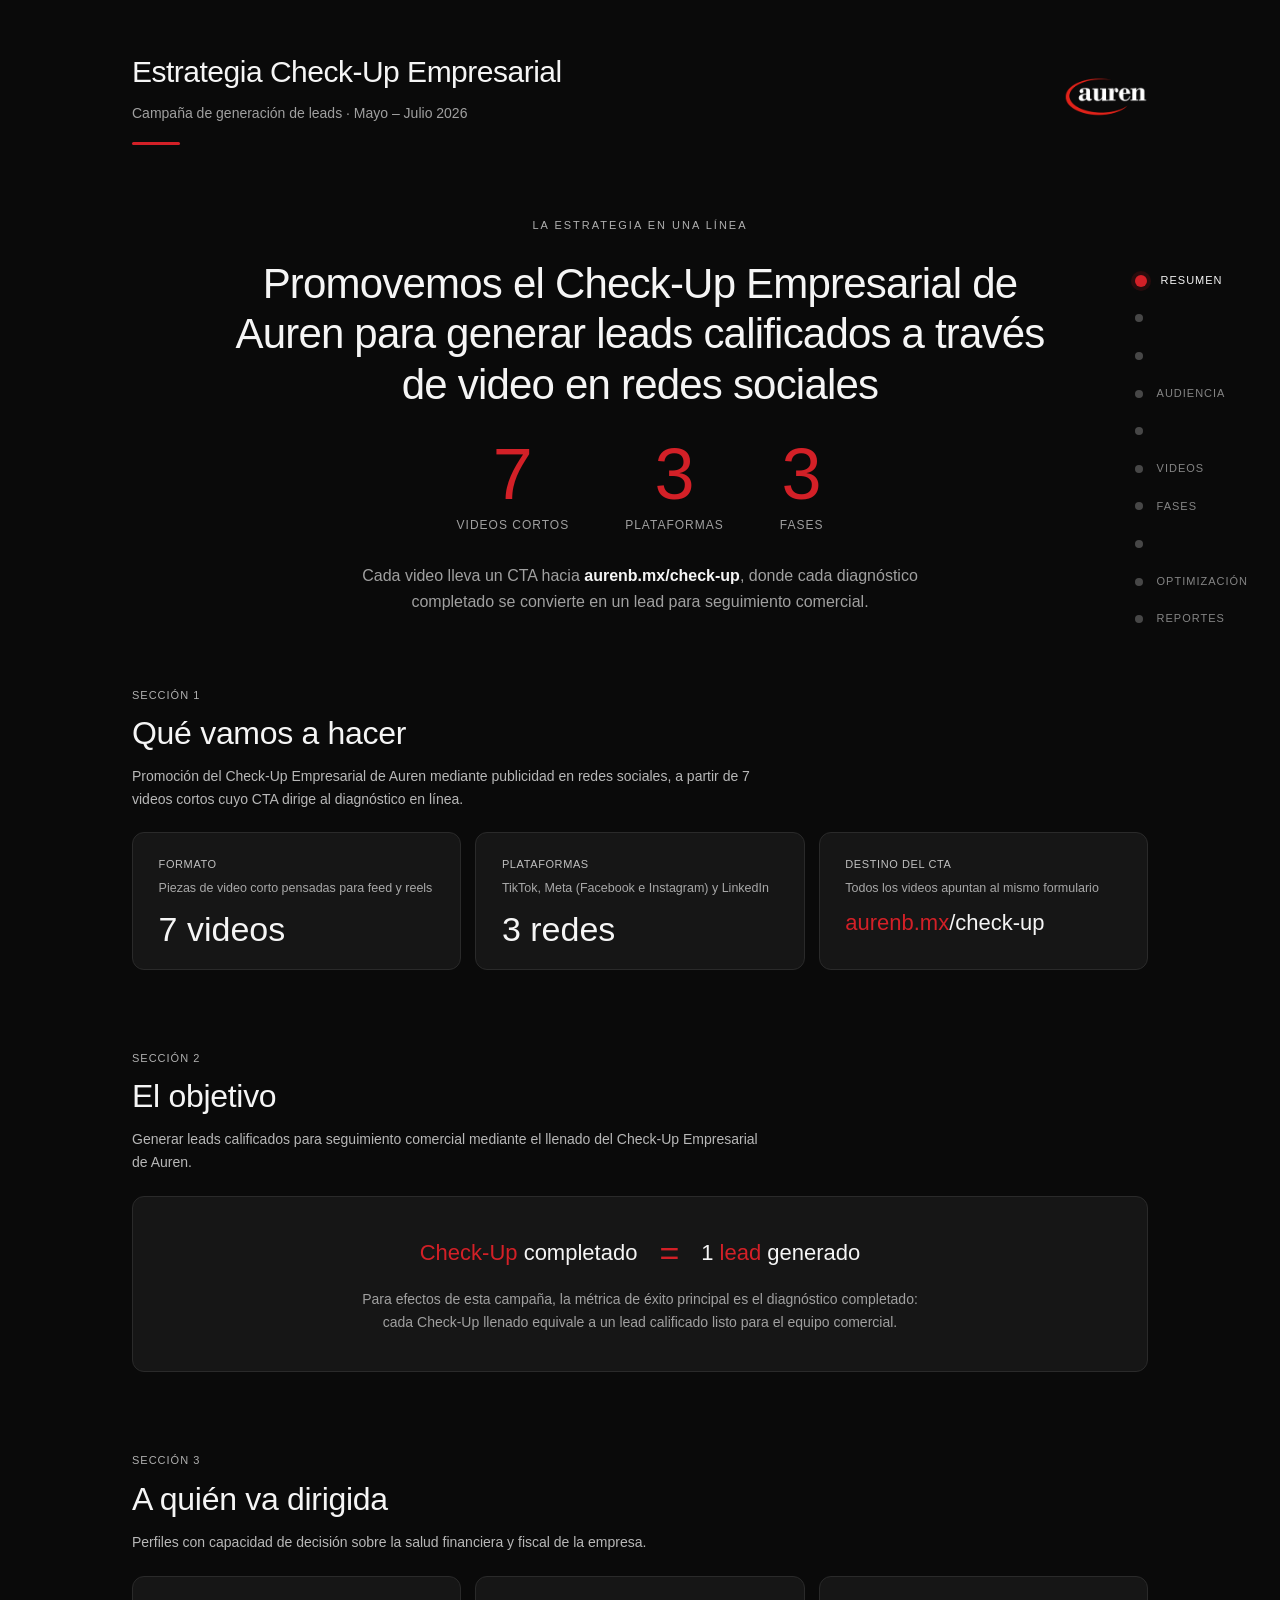
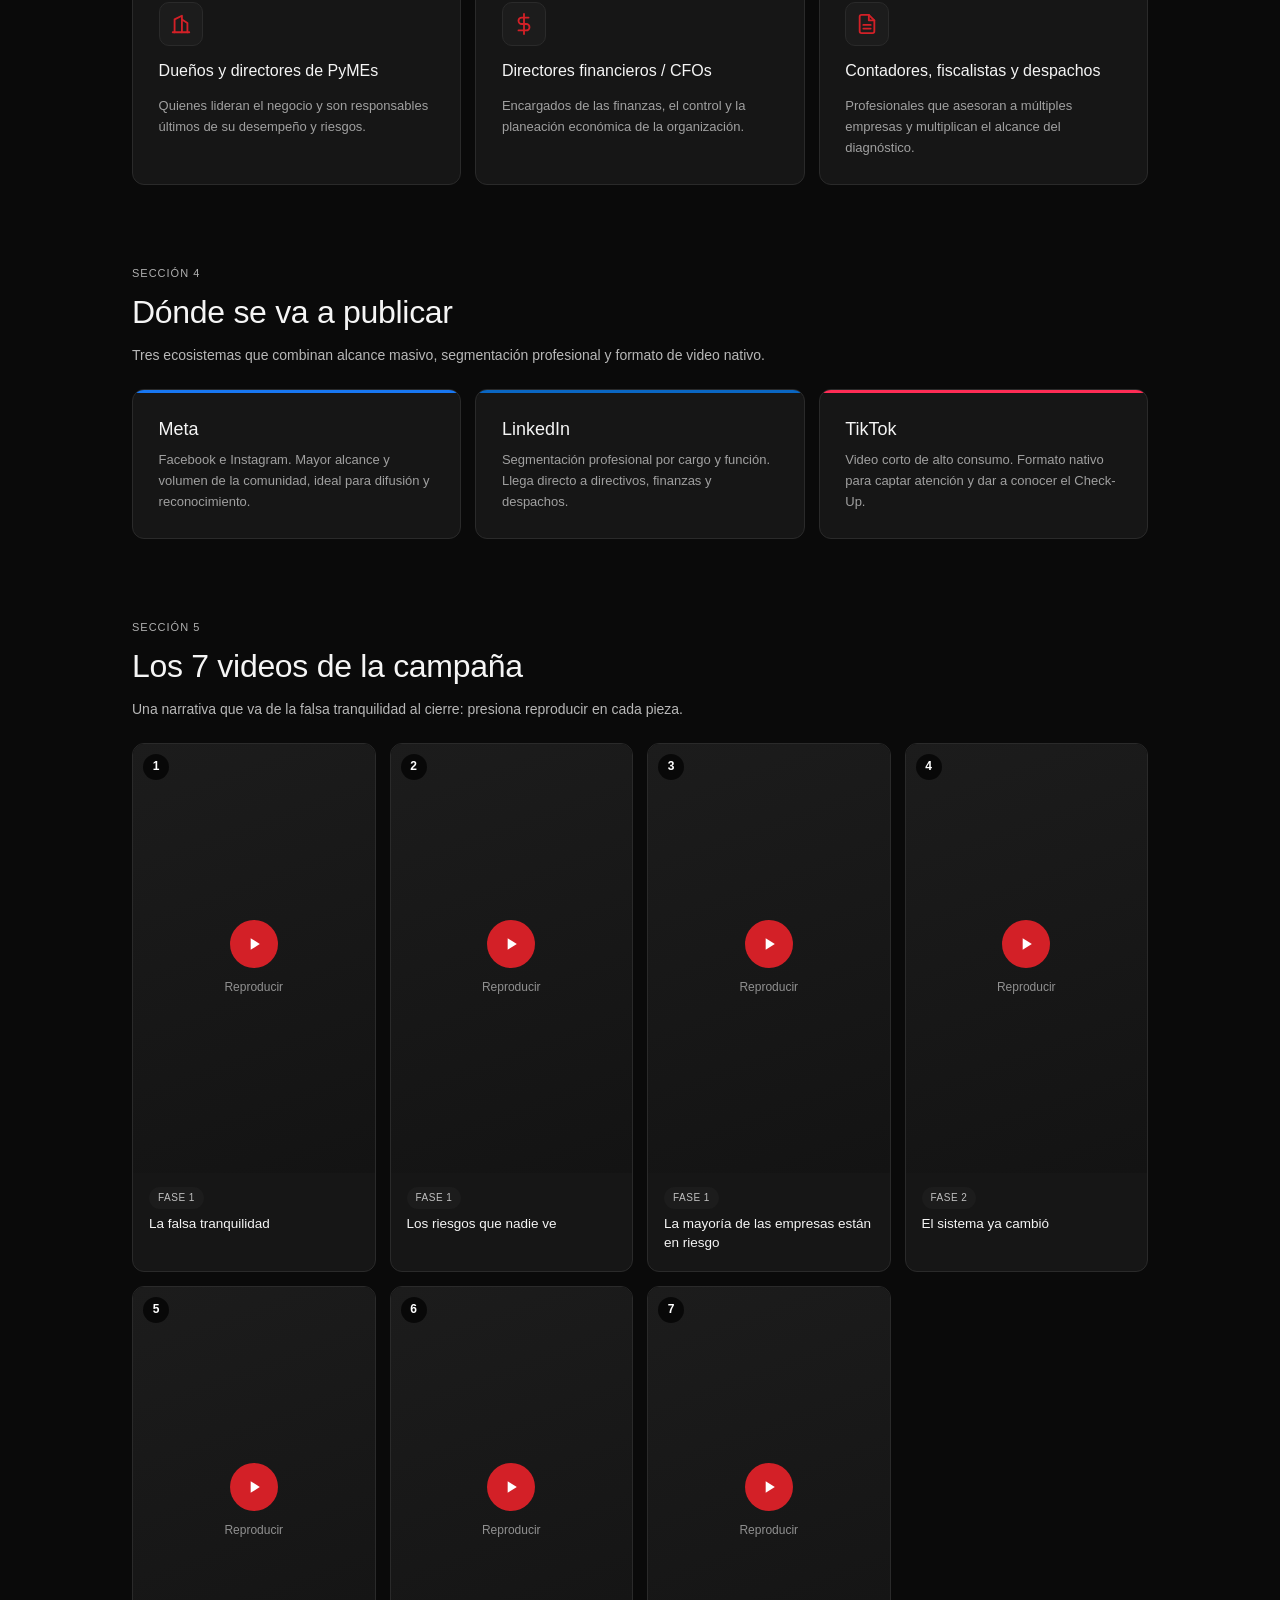
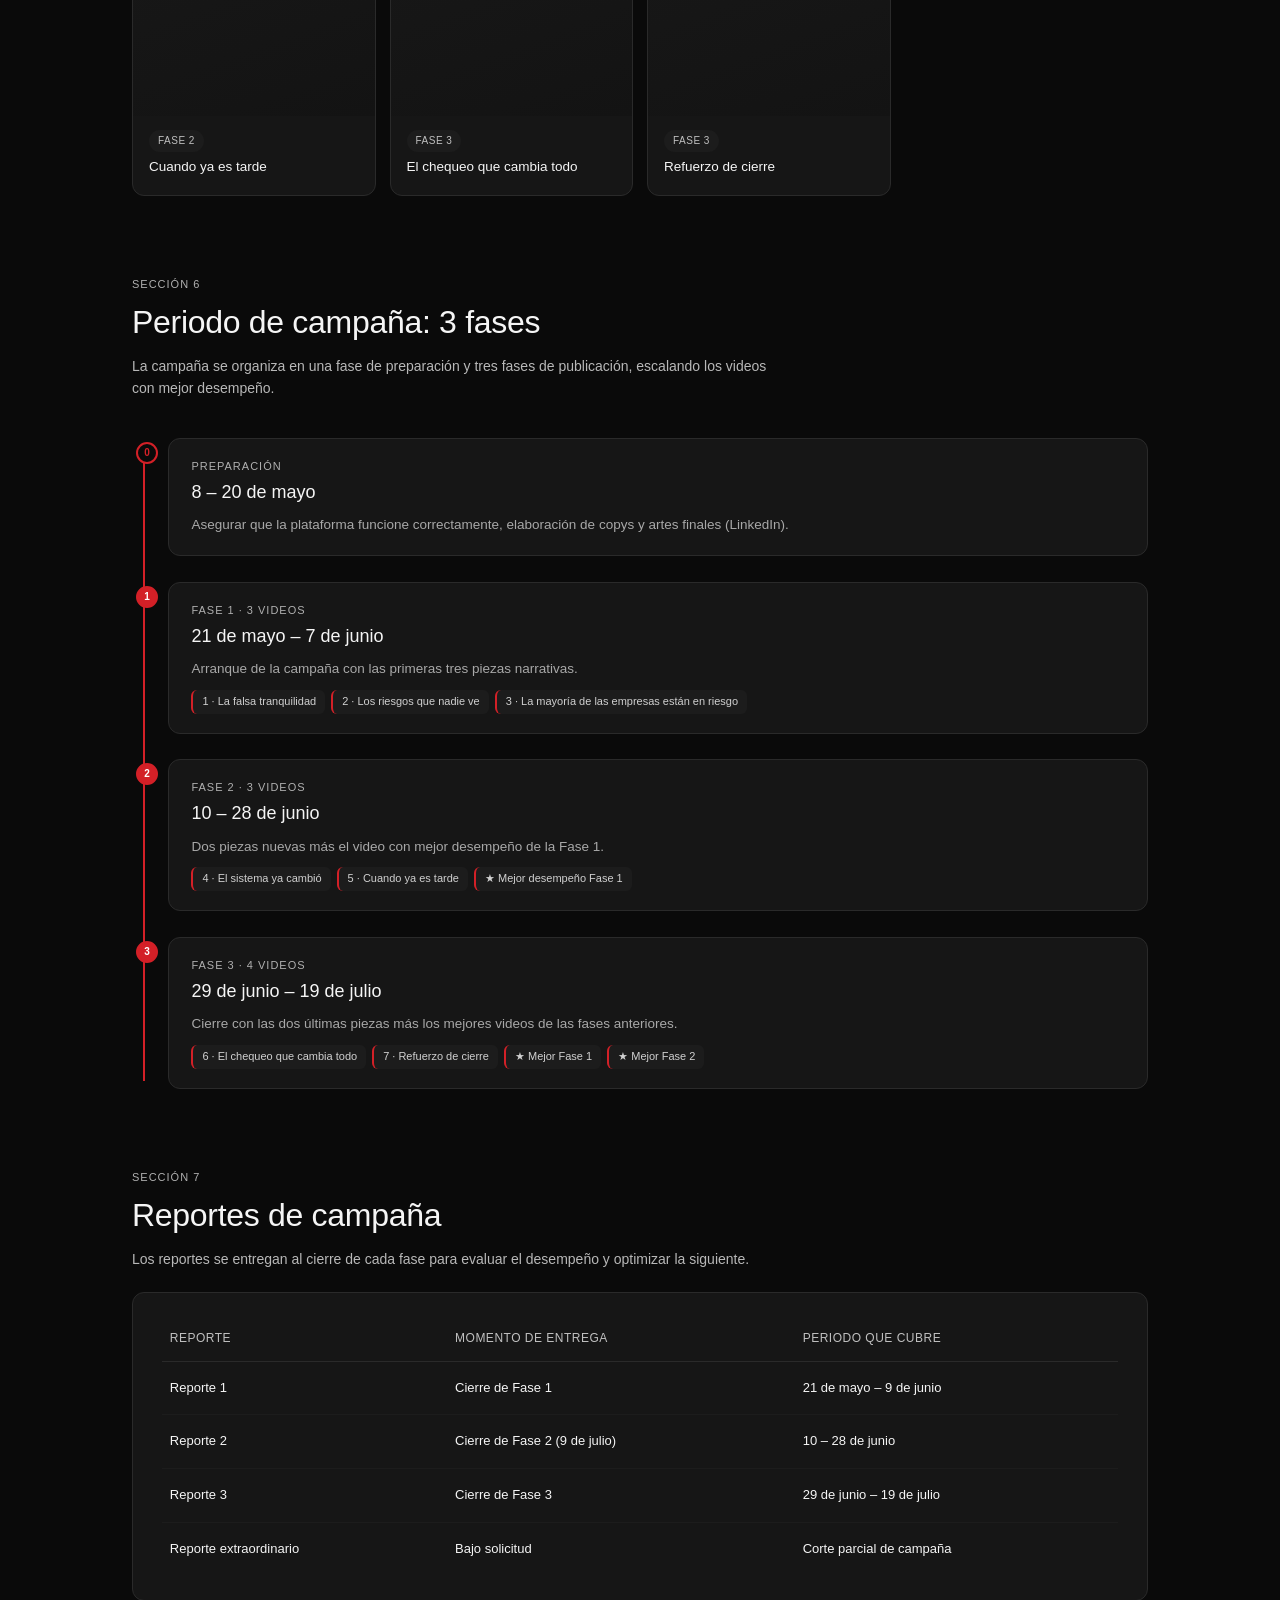
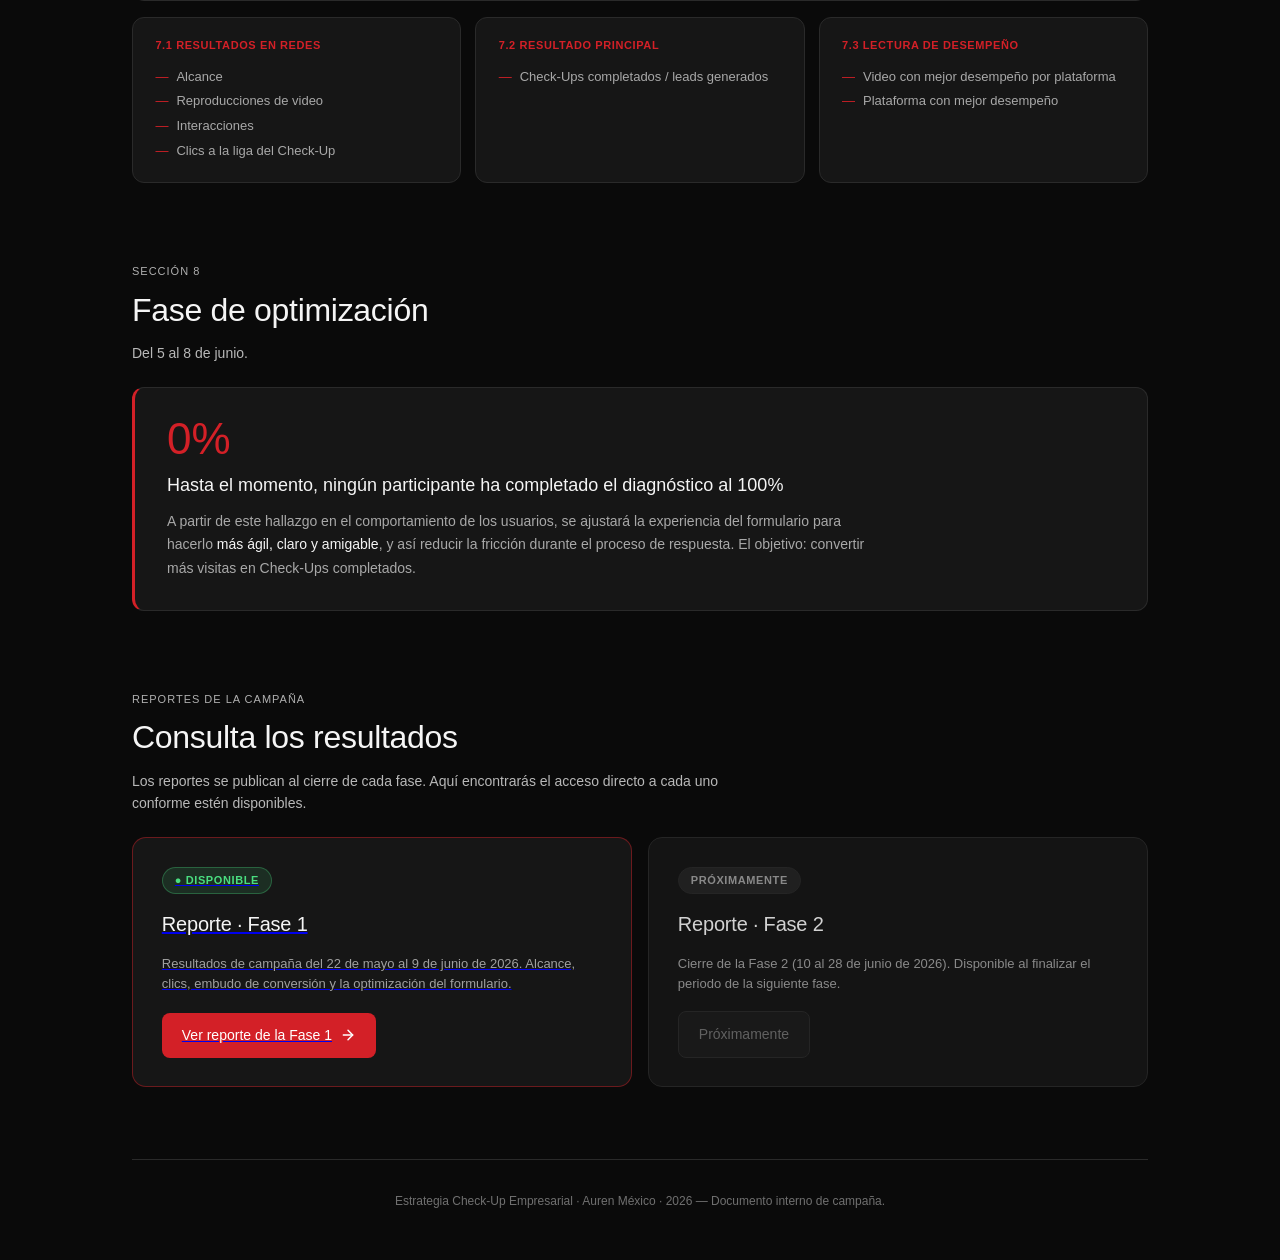
==== commit 787fd9d7: "Estrategia: agregar seccion de acceso a reportes (Fase 1 disponible, Fase 2 proximamente)" ====
--- a/estrategia_check_up_auren_2026.html
+++ b/estrategia_check_up_auren_2026.html
@@ -214,12 +214,38 @@
     h1 { font-size: 24px; }
     h2 { font-size: 24px; }
     .header-row { flex-direction: column; align-items: flex-start; gap: 16px; }
-    .kpi-grid, .segment-grid, .channel-grid, .report-includes { grid-template-columns: 1fr; }
+    .kpi-grid, .segment-grid, .channel-grid, .report-includes, .reports-access { grid-template-columns: 1fr; }
     .video-grid { grid-template-columns: repeat(2, 1fr); }
   }
   @media (max-width: 520px) {
     .video-grid { grid-template-columns: 1fr; }
   }
+
+  /* Reportes disponibles */
+  .reports-access { display: grid; grid-template-columns: repeat(2, 1fr); gap: 16px; }
+  .report-cta {
+    background: #161616; border: 1px solid #2a2a2a; border-radius: 14px; padding: 1.8rem 1.8rem;
+    display: flex; flex-direction: column; gap: 14px; position: relative; overflow: hidden;
+    transition: border-color .25s ease, transform .25s ease;
+  }
+  .report-cta.available { border-color: rgba(211,32,39,0.45); }
+  .report-cta.available:hover { transform: translateY(-3px); border-color: #D32027; }
+  .report-cta.soon { opacity: 0.85; }
+  .report-status {
+    align-self: flex-start; font-size: 11px; font-weight: 600; letter-spacing: 0.6px; text-transform: uppercase;
+    padding: 4px 12px; border-radius: 20px;
+  }
+  .report-status.available { color: #4ade80; background: rgba(74,222,128,0.12); border: 1px solid rgba(74,222,128,0.3); }
+  .report-status.soon { color: #a0a0a0; background: rgba(255,255,255,0.06); border: 1px solid #2a2a2a; }
+  .report-cta-title { font-size: 20px; font-weight: 500; color: #f5f5f5; letter-spacing: -0.2px; }
+  .report-cta-meta { font-size: 13px; color: #a0a0a0; line-height: 1.5; flex: 1; }
+  .report-btn {
+    align-self: flex-start; margin-top: 4px; display: inline-flex; align-items: center; gap: 8px;
+    font-size: 14px; font-weight: 500; text-decoration: none; padding: 11px 20px; border-radius: 8px;
+    background: #D32027; color: #fff; transition: background .15s ease, transform .15s ease;
+  }
+  .report-btn:hover { background: #b51d23; transform: translateX(2px); }
+  .report-btn.disabled { background: #1c1c1c; color: #707070; border: 1px solid #2a2a2a; cursor: not-allowed; pointer-events: none; }
 </style>
 </head>
 <body>
@@ -234,6 +260,7 @@
   <a href="#fases" class="nav-dot" data-target="fases"><span class="nav-dot-marker"></span><span class="nav-dot-label">Fases</span></a>
   <a href="#reportes" class="nav-dot" data-target="reportes"><span class="nav-dot-marker"></span><span class="nav-dot-label">Reportes</span></a>
   <a href="#optimizacion" class="nav-dot" data-target="optimizacion"><span class="nav-dot-marker"></span><span class="nav-dot-label">Optimización</span></a>
+  <a href="#reportes-disponibles" class="nav-dot" data-target="reportes-disponibles"><span class="nav-dot-marker"></span><span class="nav-dot-label">Reportes</span></a>
 </nav>
 
 <div class="container">
@@ -477,6 +504,28 @@
     </div>
   </section>
 
+  <section id="reportes-disponibles">
+    <p class="section-num">Reportes de la campaña</p>
+    <h2>Consulta los resultados</h2>
+    <p class="section-subtitle">Los reportes se publican al cierre de cada fase. Aquí encontrarás el acceso directo a cada uno conforme estén disponibles.</p>
+    <div class="reports-access">
+      <a class="report-cta available" href="reporte_1_fase_1_auren_2026.html">
+        <span class="report-status available">● Disponible</span>
+        <span class="report-cta-title">Reporte · Fase 1</span>
+        <span class="report-cta-meta">Resultados de campaña del 22 de mayo al 9 de junio de 2026. Alcance, clics, embudo de conversión y la optimización del formulario.</span>
+        <span class="report-btn">Ver reporte de la Fase 1
+          <svg width="16" height="16" viewBox="0 0 24 24" fill="none" stroke="currentColor" stroke-width="2.2" stroke-linecap="round" stroke-linejoin="round"><line x1="5" y1="12" x2="19" y2="12"/><polyline points="12 5 19 12 12 19"/></svg>
+        </span>
+      </a>
+      <div class="report-cta soon">
+        <span class="report-status soon">Próximamente</span>
+        <span class="report-cta-title">Reporte · Fase 2</span>
+        <span class="report-cta-meta">Cierre de la Fase 2 (10 al 28 de junio de 2026). Disponible al finalizar el periodo de la siguiente fase.</span>
+        <span class="report-btn disabled">Próximamente</span>
+      </div>
+    </div>
+  </section>
+
   <footer>
     Estrategia Check-Up Empresarial · Auren México · 2026 — Documento interno de campaña.
   </footer>
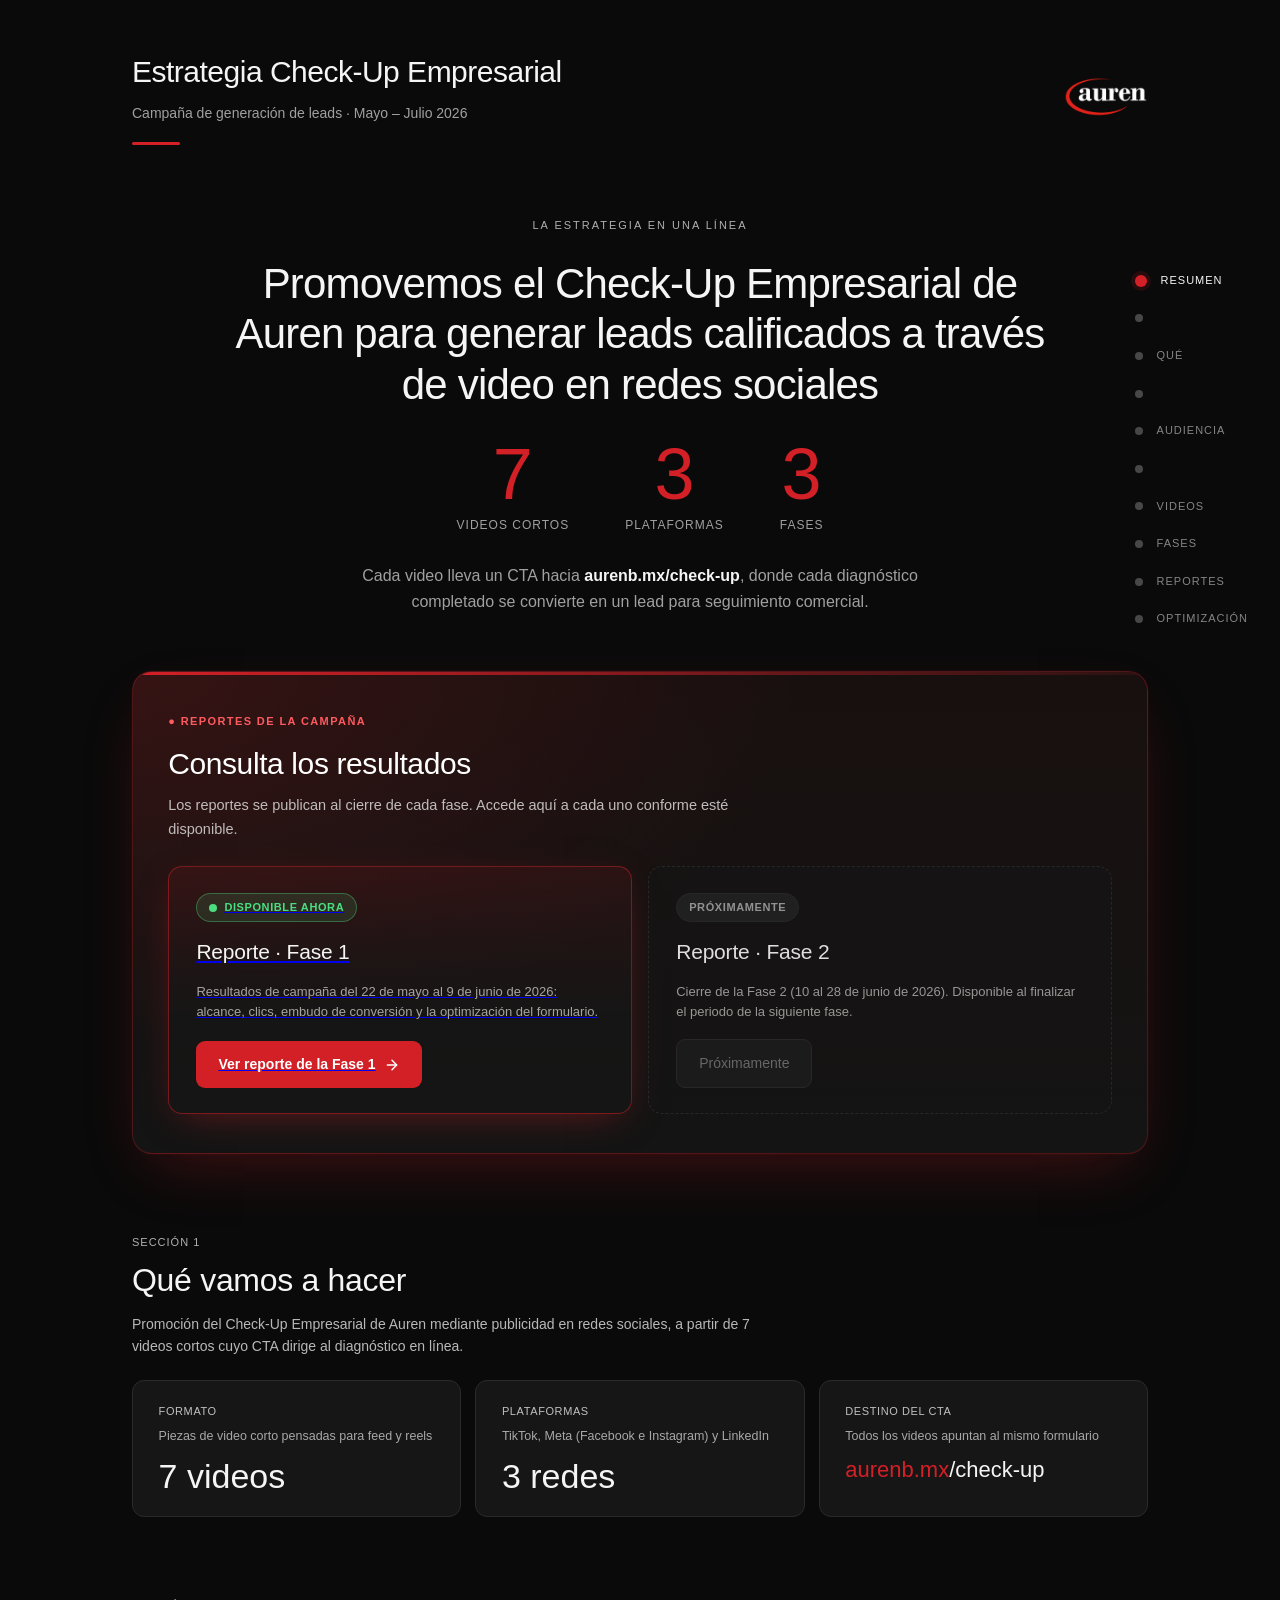
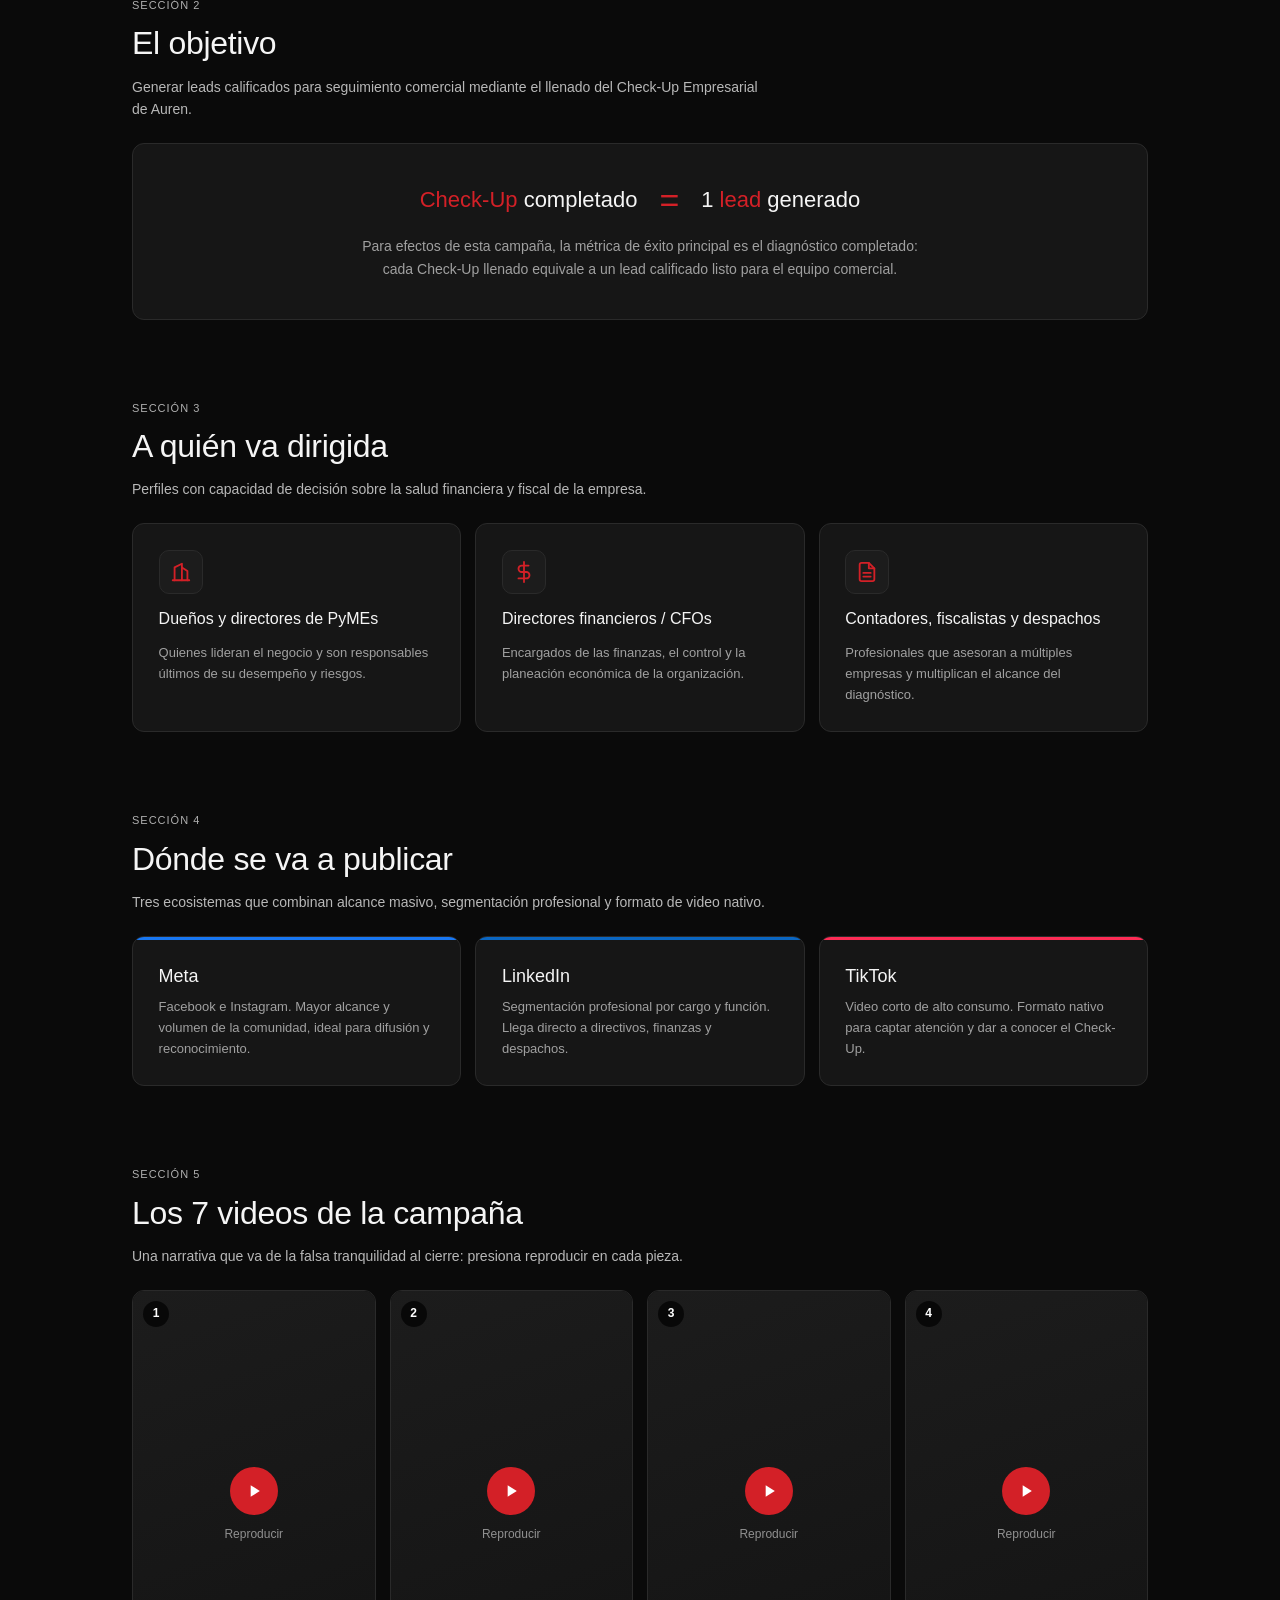
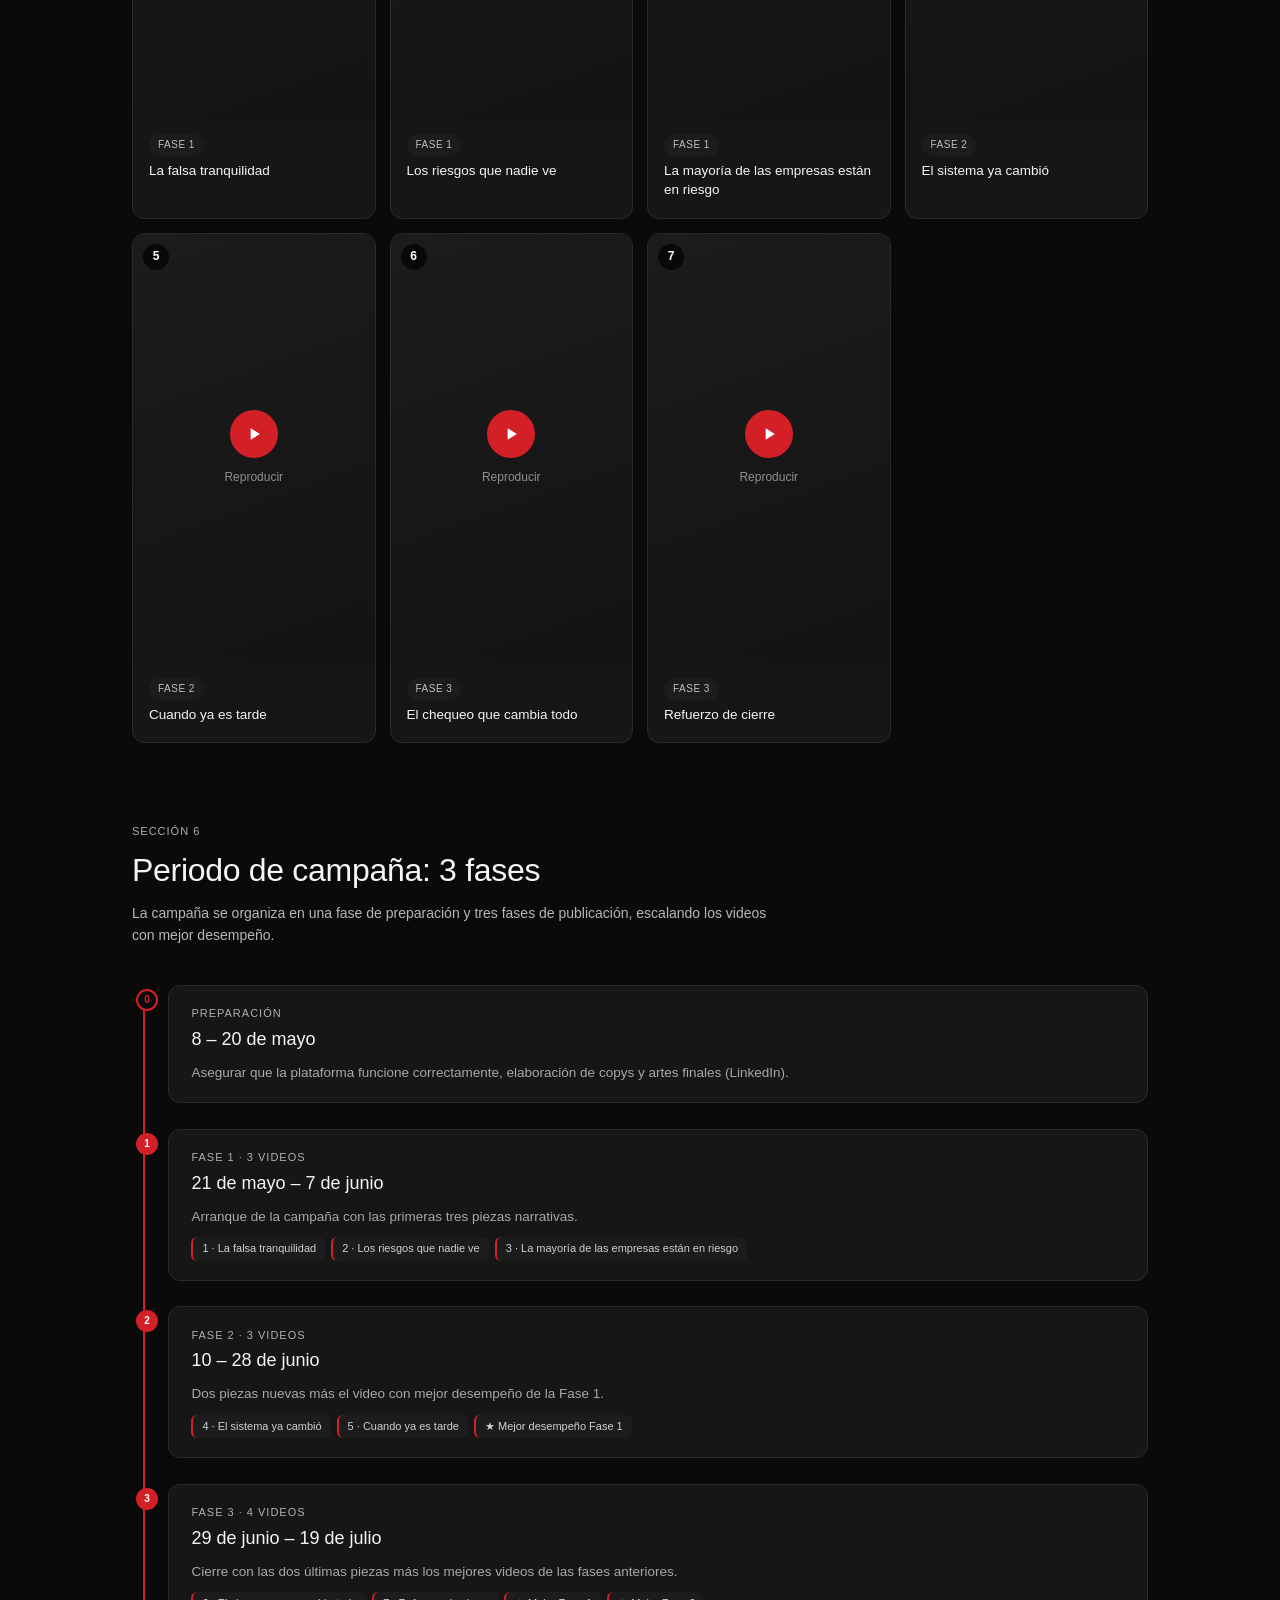
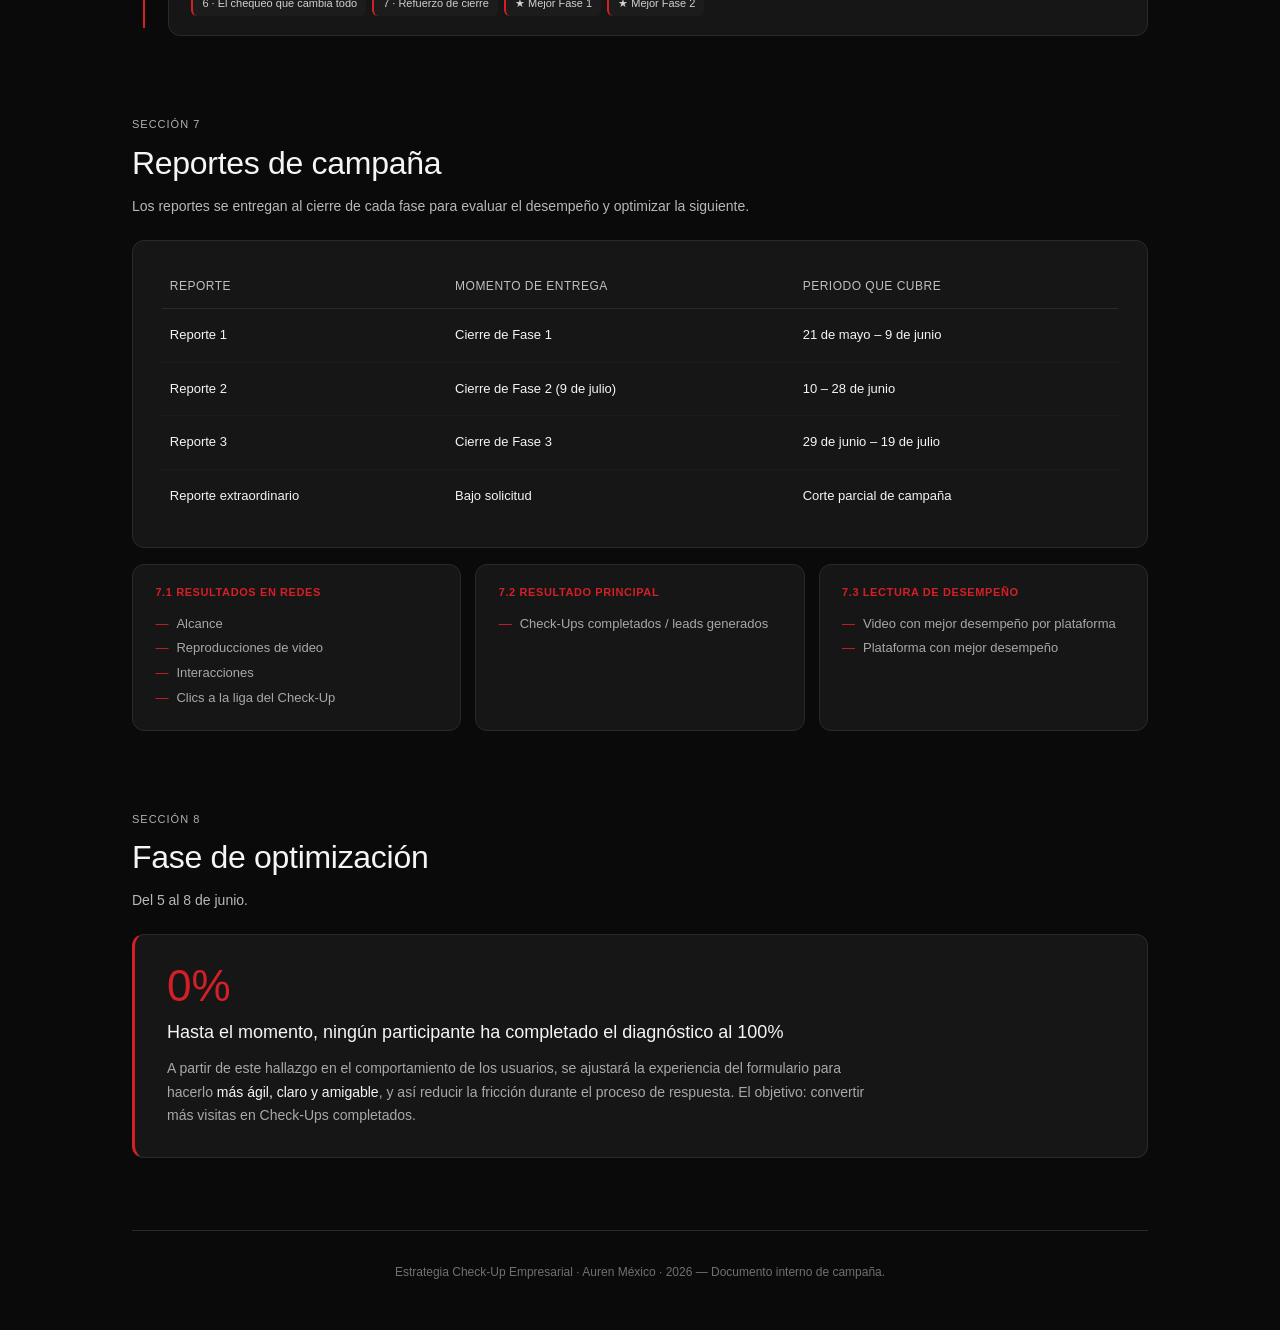
==== commit 3868153f: "Estrategia: mover acceso a reportes tras el hero con diseno destacado (banda con glow)" ====
--- a/estrategia_check_up_auren_2026.html
+++ b/estrategia_check_up_auren_2026.html
@@ -221,37 +221,64 @@
     .video-grid { grid-template-columns: 1fr; }
   }
 
-  /* Reportes disponibles */
+  /* Reportes disponibles — banda destacada */
+  .reports-section { padding: 1.5rem 0 2.5rem; }
+  .reports-feature {
+    position: relative; border-radius: 20px; padding: 2.2rem 2.2rem 2.4rem;
+    background:
+      radial-gradient(120% 140% at 0% 0%, rgba(211,32,39,0.16) 0%, rgba(211,32,39,0) 55%),
+      linear-gradient(180deg, #18100f 0%, #141414 100%);
+    border: 1px solid rgba(211,32,39,0.30);
+    box-shadow: 0 0 0 1px rgba(211,32,39,0.05), 0 24px 60px -20px rgba(211,32,39,0.30);
+    overflow: hidden;
+  }
+  .reports-feature::before {
+    content: ""; position: absolute; top: 0; left: 0; right: 0; height: 3px;
+    background: linear-gradient(90deg, #D32027, rgba(211,32,39,0.1));
+  }
+  .reports-feature-head { margin-bottom: 1.6rem; }
+  .reports-eyebrow { display:inline-flex; align-items:center; gap:8px; font-size: 11px; color: #ff5a60; text-transform: uppercase; letter-spacing: 1.4px; font-weight: 600; margin-bottom: 10px; }
+  .reports-feature-title { font-size: 30px; font-weight: 500; color: #fff; letter-spacing: -0.4px; margin-bottom: 6px; }
+  .reports-feature-sub { font-size: 14.5px; color: #c0bcbb; max-width: 620px; }
+
   .reports-access { display: grid; grid-template-columns: repeat(2, 1fr); gap: 16px; }
   .report-cta {
-    background: #161616; border: 1px solid #2a2a2a; border-radius: 14px; padding: 1.8rem 1.8rem;
-    display: flex; flex-direction: column; gap: 14px; position: relative; overflow: hidden;
-    transition: border-color .25s ease, transform .25s ease;
-  }
-  .report-cta.available { border-color: rgba(211,32,39,0.45); }
-  .report-cta.available:hover { transform: translateY(-3px); border-color: #D32027; }
-  .report-cta.soon { opacity: 0.85; }
+    background: rgba(22,22,22,0.7); border: 1px solid #2a2a2a; border-radius: 14px; padding: 1.6rem 1.7rem;
+    display: flex; flex-direction: column; gap: 13px; position: relative; overflow: hidden;
+    transition: border-color .25s ease, transform .25s ease, box-shadow .25s ease;
+  }
+  .report-cta.available {
+    border-color: rgba(211,32,39,0.5);
+    background: linear-gradient(180deg, rgba(211,32,39,0.10) 0%, rgba(22,22,22,0.8) 60%);
+    box-shadow: 0 10px 36px -14px rgba(211,32,39,0.5);
+  }
+  .report-cta.available:hover { transform: translateY(-4px); border-color: #D32027; box-shadow: 0 18px 44px -14px rgba(211,32,39,0.65); }
+  .report-cta.soon { opacity: 0.9; border-style: dashed; }
   .report-status {
-    align-self: flex-start; font-size: 11px; font-weight: 600; letter-spacing: 0.6px; text-transform: uppercase;
-    padding: 4px 12px; border-radius: 20px;
-  }
-  .report-status.available { color: #4ade80; background: rgba(74,222,128,0.12); border: 1px solid rgba(74,222,128,0.3); }
+    align-self: flex-start; display:inline-flex; align-items:center; gap:7px;
+    font-size: 11px; font-weight: 600; letter-spacing: 0.6px; text-transform: uppercase;
+    padding: 5px 12px; border-radius: 20px;
+  }
+  .report-status.available { color: #4ade80; background: rgba(74,222,128,0.12); border: 1px solid rgba(74,222,128,0.35); }
   .report-status.soon { color: #a0a0a0; background: rgba(255,255,255,0.06); border: 1px solid #2a2a2a; }
-  .report-cta-title { font-size: 20px; font-weight: 500; color: #f5f5f5; letter-spacing: -0.2px; }
-  .report-cta-meta { font-size: 13px; color: #a0a0a0; line-height: 1.5; flex: 1; }
+  .pulse-dot { width:8px; height:8px; border-radius:50%; background:#4ade80; box-shadow:0 0 0 0 rgba(74,222,128,0.6); animation: pulse 1.8s infinite; }
+  @keyframes pulse { 0%{box-shadow:0 0 0 0 rgba(74,222,128,0.55);} 70%{box-shadow:0 0 0 7px rgba(74,222,128,0);} 100%{box-shadow:0 0 0 0 rgba(74,222,128,0);} }
+  .report-cta-title { font-size: 21px; font-weight: 500; color: #f5f5f5; letter-spacing: -0.2px; }
+  .report-cta-meta { font-size: 13px; color: #a8a4a3; line-height: 1.55; flex: 1; }
   .report-btn {
     align-self: flex-start; margin-top: 4px; display: inline-flex; align-items: center; gap: 8px;
-    font-size: 14px; font-weight: 500; text-decoration: none; padding: 11px 20px; border-radius: 8px;
+    font-size: 14px; font-weight: 600; text-decoration: none; padding: 12px 22px; border-radius: 9px;
     background: #D32027; color: #fff; transition: background .15s ease, transform .15s ease;
   }
   .report-btn:hover { background: #b51d23; transform: translateX(2px); }
-  .report-btn.disabled { background: #1c1c1c; color: #707070; border: 1px solid #2a2a2a; cursor: not-allowed; pointer-events: none; }
+  .report-btn.disabled { background: #1c1c1c; color: #707070; border: 1px solid #2a2a2a; cursor: not-allowed; pointer-events: none; font-weight: 500; }
 </style>
 </head>
 <body>
 
 <nav class="side-nav" aria-label="Navegación de la estrategia">
   <a href="#hero" class="nav-dot" data-target="hero"><span class="nav-dot-marker"></span><span class="nav-dot-label">Resumen</span></a>
+  <a href="#reportes-disponibles" class="nav-dot" data-target="reportes-disponibles"><span class="nav-dot-marker"></span><span class="nav-dot-label">Reportes</span></a>
   <a href="#que" class="nav-dot" data-target="que"><span class="nav-dot-marker"></span><span class="nav-dot-label">Qué</span></a>
   <a href="#objetivo" class="nav-dot" data-target="objetivo"><span class="nav-dot-marker"></span><span class="nav-dot-label">Objetivo</span></a>
   <a href="#audiencia" class="nav-dot" data-target="audiencia"><span class="nav-dot-marker"></span><span class="nav-dot-label">Audiencia</span></a>
@@ -260,7 +287,6 @@
   <a href="#fases" class="nav-dot" data-target="fases"><span class="nav-dot-marker"></span><span class="nav-dot-label">Fases</span></a>
   <a href="#reportes" class="nav-dot" data-target="reportes"><span class="nav-dot-marker"></span><span class="nav-dot-label">Reportes</span></a>
   <a href="#optimizacion" class="nav-dot" data-target="optimizacion"><span class="nav-dot-marker"></span><span class="nav-dot-label">Optimización</span></a>
-  <a href="#reportes-disponibles" class="nav-dot" data-target="reportes-disponibles"><span class="nav-dot-marker"></span><span class="nav-dot-label">Reportes</span></a>
 </nav>
 
 <div class="container">
@@ -287,6 +313,32 @@
       <div class="hero-num-item"><span class="hero-highlight" data-counter="3">0</span><span class="hero-num-label">Fases</span></div>
     </div>
     <p class="hero-supporting">Cada video lleva un CTA hacia <strong style="color:#f5f5f5;">aurenb.mx/check-up</strong>, donde cada diagnóstico completado se convierte en un lead para seguimiento comercial.</p>
+  </section>
+
+  <section id="reportes-disponibles" class="reports-section">
+    <div class="reports-feature">
+      <div class="reports-feature-head">
+        <span class="reports-eyebrow">● Reportes de la campaña</span>
+        <h2 class="reports-feature-title">Consulta los resultados</h2>
+        <p class="reports-feature-sub">Los reportes se publican al cierre de cada fase. Accede aquí a cada uno conforme esté disponible.</p>
+      </div>
+      <div class="reports-access">
+        <a class="report-cta available" href="reporte_1_fase_1_auren_2026.html">
+          <span class="report-status available"><span class="pulse-dot"></span>Disponible ahora</span>
+          <span class="report-cta-title">Reporte · Fase 1</span>
+          <span class="report-cta-meta">Resultados de campaña del 22 de mayo al 9 de junio de 2026: alcance, clics, embudo de conversión y la optimización del formulario.</span>
+          <span class="report-btn">Ver reporte de la Fase 1
+            <svg width="16" height="16" viewBox="0 0 24 24" fill="none" stroke="currentColor" stroke-width="2.2" stroke-linecap="round" stroke-linejoin="round"><line x1="5" y1="12" x2="19" y2="12"/><polyline points="12 5 19 12 12 19"/></svg>
+          </span>
+        </a>
+        <div class="report-cta soon">
+          <span class="report-status soon">Próximamente</span>
+          <span class="report-cta-title">Reporte · Fase 2</span>
+          <span class="report-cta-meta">Cierre de la Fase 2 (10 al 28 de junio de 2026). Disponible al finalizar el periodo de la siguiente fase.</span>
+          <span class="report-btn disabled">Próximamente</span>
+        </div>
+      </div>
+    </div>
   </section>
 
   <section id="que">
@@ -504,28 +556,6 @@
     </div>
   </section>
 
-  <section id="reportes-disponibles">
-    <p class="section-num">Reportes de la campaña</p>
-    <h2>Consulta los resultados</h2>
-    <p class="section-subtitle">Los reportes se publican al cierre de cada fase. Aquí encontrarás el acceso directo a cada uno conforme estén disponibles.</p>
-    <div class="reports-access">
-      <a class="report-cta available" href="reporte_1_fase_1_auren_2026.html">
-        <span class="report-status available">● Disponible</span>
-        <span class="report-cta-title">Reporte · Fase 1</span>
-        <span class="report-cta-meta">Resultados de campaña del 22 de mayo al 9 de junio de 2026. Alcance, clics, embudo de conversión y la optimización del formulario.</span>
-        <span class="report-btn">Ver reporte de la Fase 1
-          <svg width="16" height="16" viewBox="0 0 24 24" fill="none" stroke="currentColor" stroke-width="2.2" stroke-linecap="round" stroke-linejoin="round"><line x1="5" y1="12" x2="19" y2="12"/><polyline points="12 5 19 12 12 19"/></svg>
-        </span>
-      </a>
-      <div class="report-cta soon">
-        <span class="report-status soon">Próximamente</span>
-        <span class="report-cta-title">Reporte · Fase 2</span>
-        <span class="report-cta-meta">Cierre de la Fase 2 (10 al 28 de junio de 2026). Disponible al finalizar el periodo de la siguiente fase.</span>
-        <span class="report-btn disabled">Próximamente</span>
-      </div>
-    </div>
-  </section>
-
   <footer>
     Estrategia Check-Up Empresarial · Auren México · 2026 — Documento interno de campaña.
   </footer>
